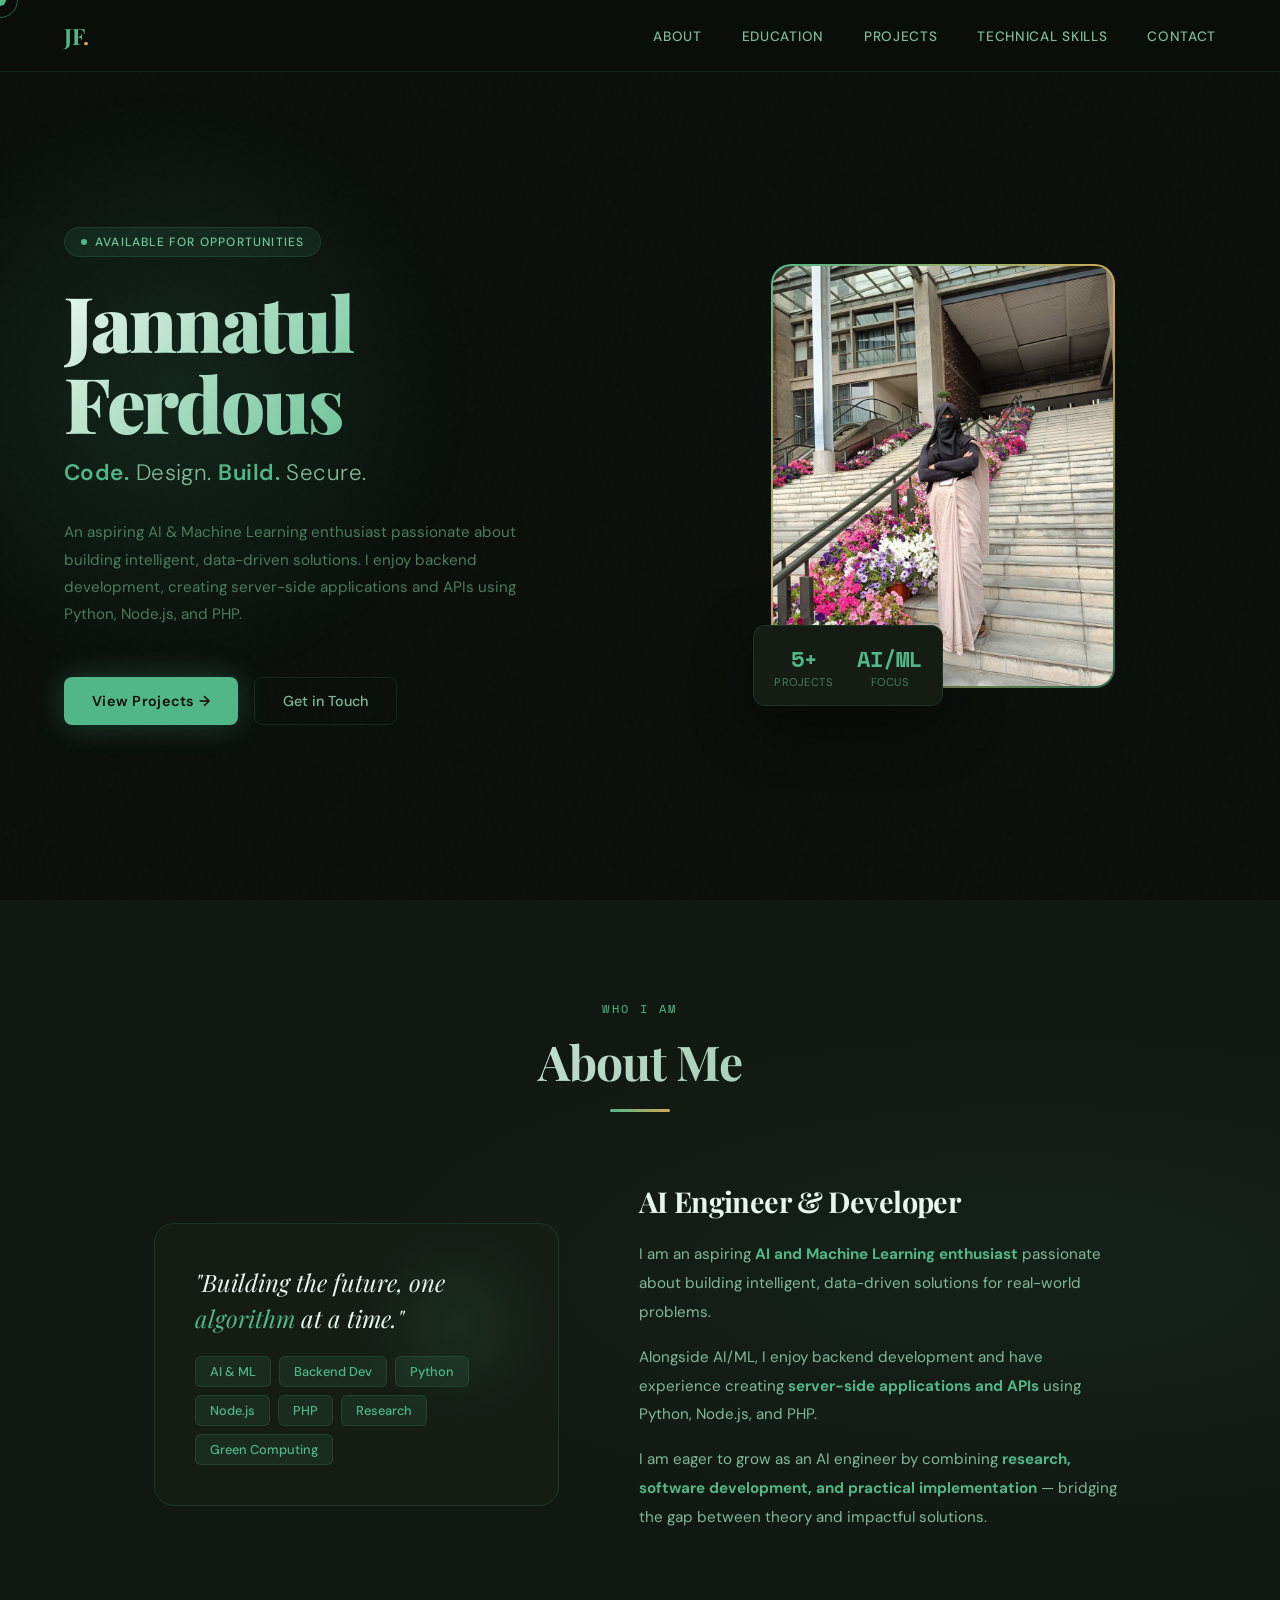
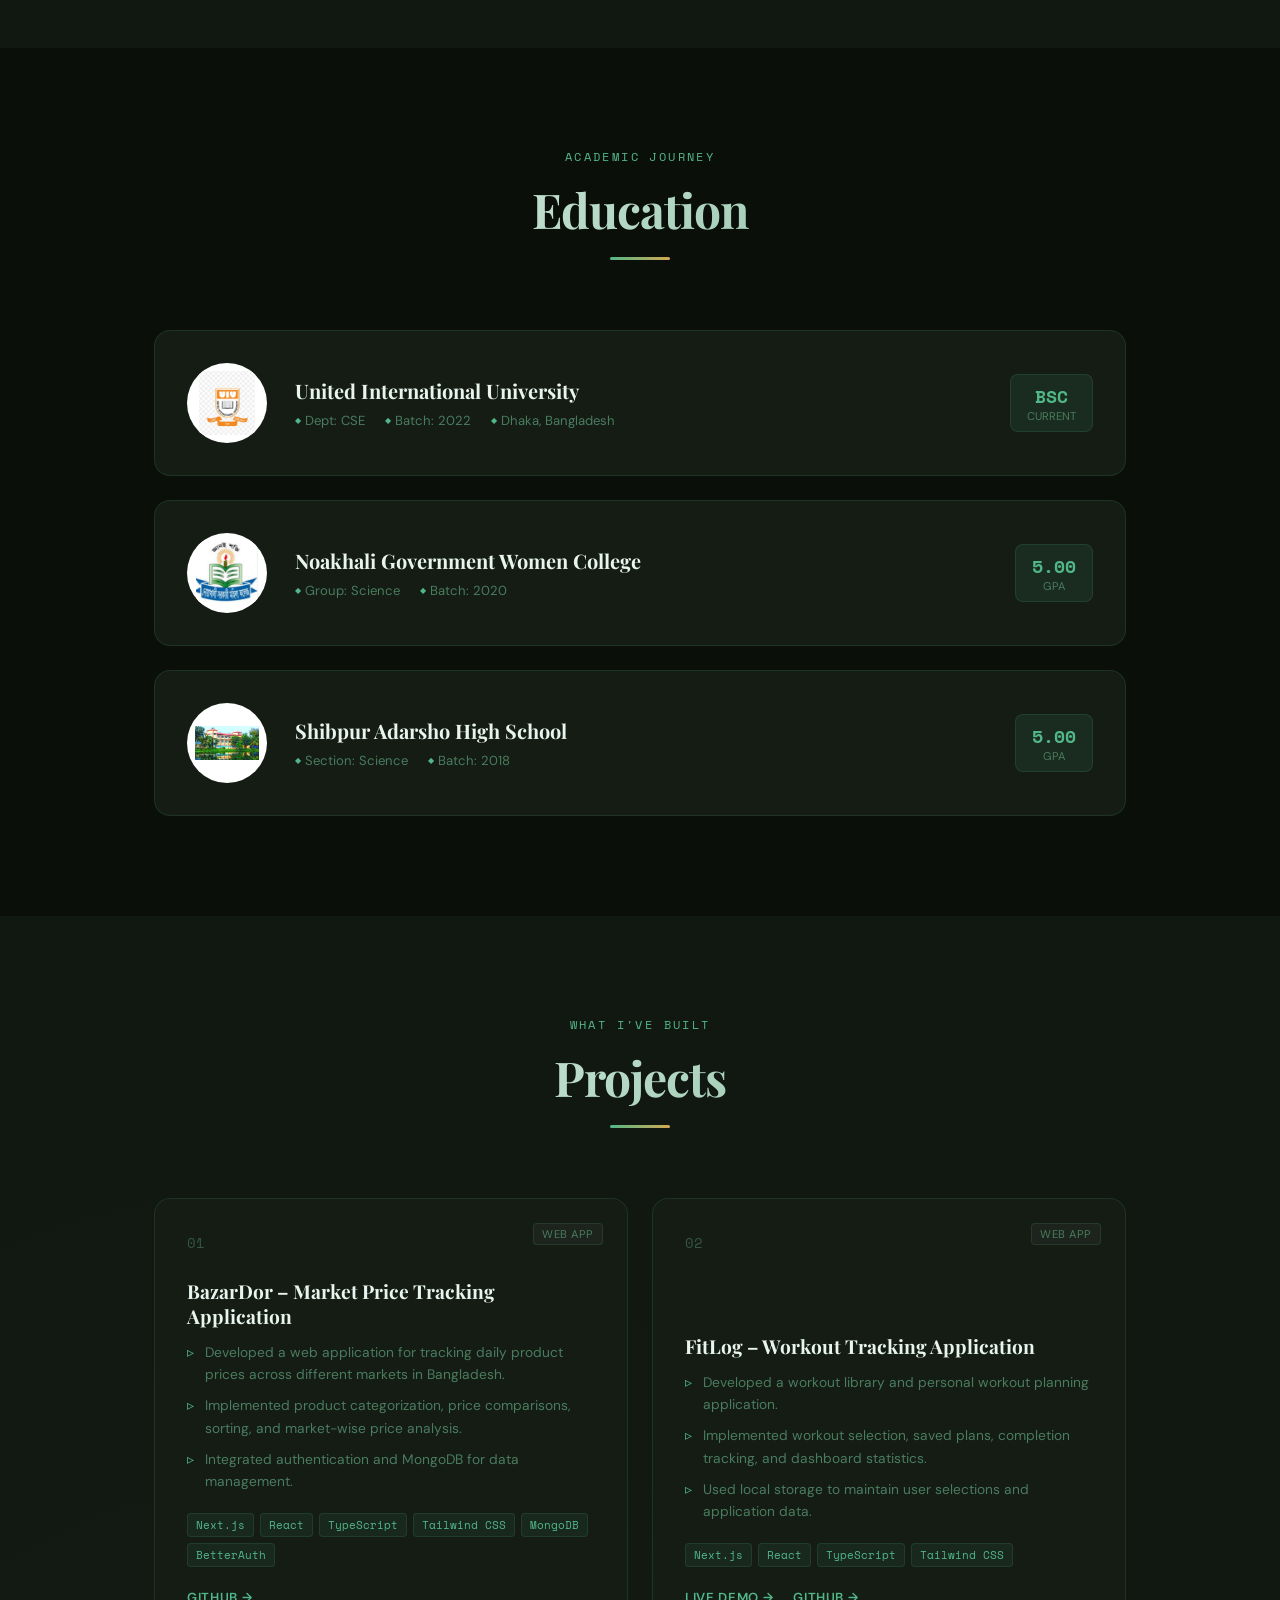
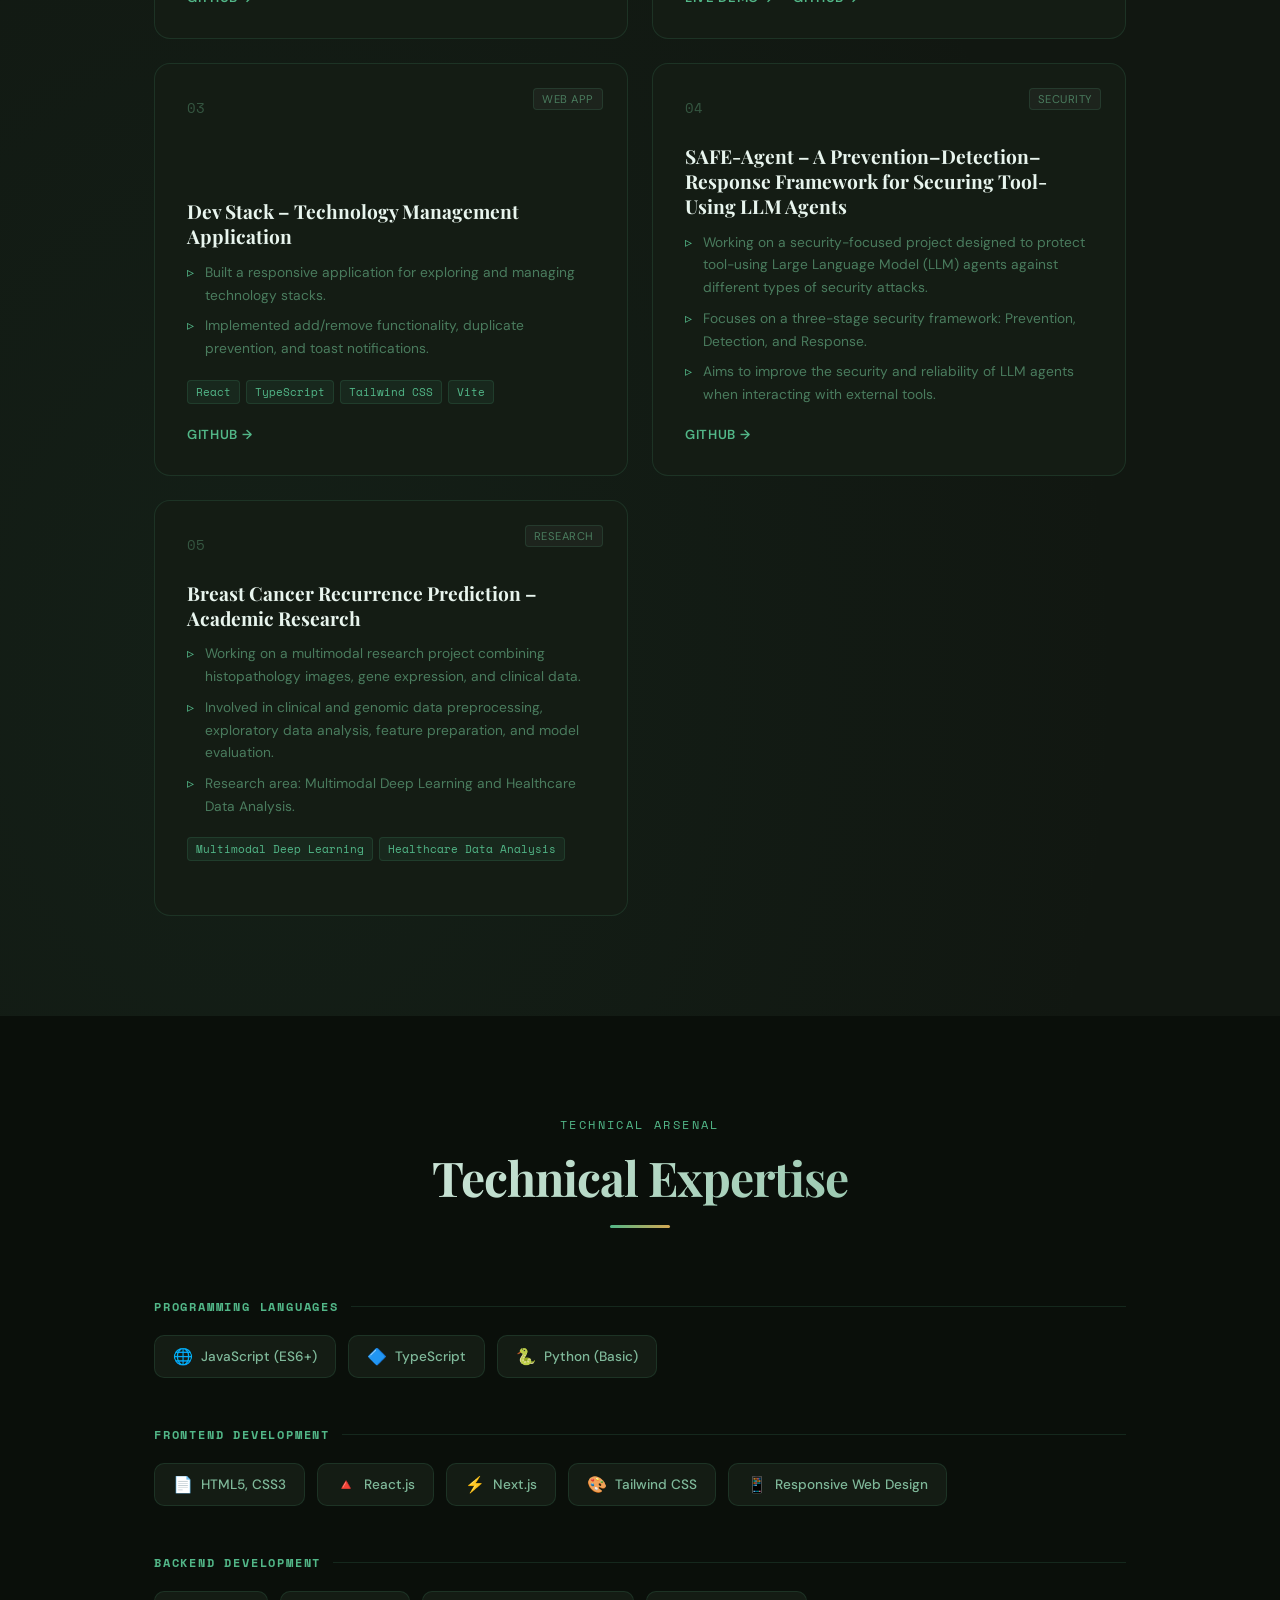
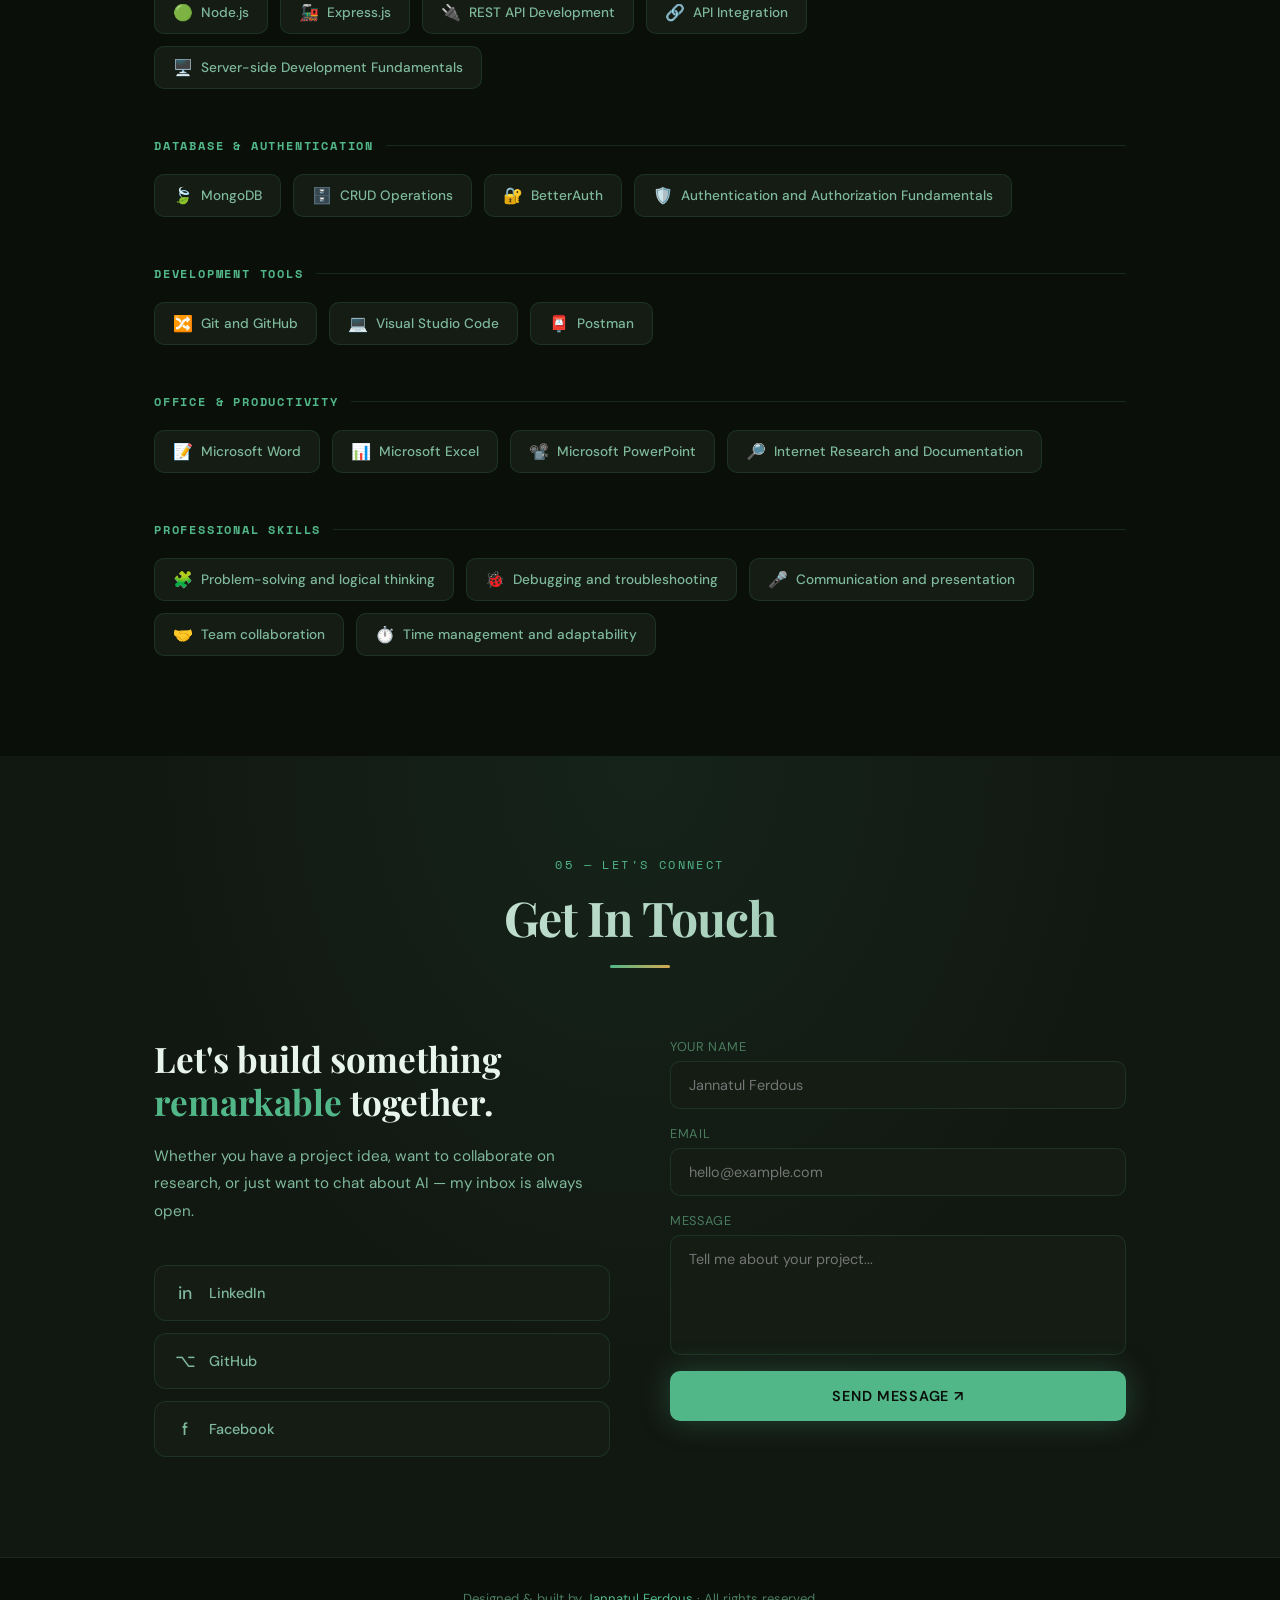
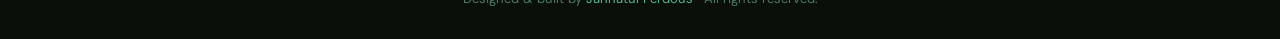
==== index.html @ cd95ab46 "first" ====
<!DOCTYPE html>
<html lang="en">
<head>
<meta charset="UTF-8">
<meta name="viewport" content="width=device-width, initial-scale=1.0">
<title>Jannatul Ferdous — Portfolio</title>
<link href="https://fonts.googleapis.com/css2?family=Playfair+Display:wght@700;900&family=DM+Sans:wght@300;400;500;600&family=Space+Mono:wght@400;700&display=swap" rel="stylesheet">
<style>
  :root {
    --bg: #0a0f0a;
    --surface: #111711;
    --card: #141c14;
    --green: #2d6a4f;
    --green-light: #40916c;
    --green-bright: #52b788;
    --green-glow: #74c69d;
    --accent: #b7e4c7;
    --gold: #d4a853;
    --text: #e8f5ee;
    --muted: #7fb99a;
    --dim: #4a7c5e;
    --border: rgba(82,183,136,0.15);
    --nav-h: 72px;
  }

  *, *::before, *::after { margin: 0; padding: 0; box-sizing: border-box; }

  html { scroll-behavior: smooth; }

  body {
    background: var(--bg);
    color: var(--text);
    font-family: 'DM Sans', sans-serif;
    overflow-x: hidden;
    cursor: none;
  }

  /* Custom cursor */
  .cursor {
    position: fixed; width: 12px; height: 12px;
    background: var(--green-bright); border-radius: 50%;
    pointer-events: none; z-index: 9999;
    transform: translate(-50%,-50%);
    transition: transform 0.1s, width 0.3s, height 0.3s, opacity 0.3s;
  }
  .cursor-ring {
    position: fixed; width: 36px; height: 36px;
    border: 1.5px solid var(--green-bright); border-radius: 50%;
    pointer-events: none; z-index: 9998;
    transform: translate(-50%,-50%);
    transition: transform 0.15s ease, width 0.3s, height 0.3s, opacity 0.3s;
    opacity: 0.5;
  }

  /* Noise overlay */
  body::before {
    content: '';
    position: fixed; inset: 0;
    background-image: url("data:image/svg+xml,%3Csvg viewBox='0 0 200 200' xmlns='http://www.w3.org/2000/svg'%3E%3Cfilter id='n'%3E%3CfeTurbulence type='fractalNoise' baseFrequency='0.9' numOctaves='4' stitchTiles='stitch'/%3E%3C/filter%3E%3Crect width='100%25' height='100%25' filter='url(%23n)' opacity='0.04'/%3E%3C/svg%3E");
    pointer-events: none; z-index: 0; opacity: 0.4;
  }

  /* NAV */
  nav {
    position: fixed; top: 0; left: 0; right: 0;
    height: var(--nav-h);
    display: flex; align-items: center; justify-content: space-between;
    padding: 0 5%;
    z-index: 100;
    backdrop-filter: blur(20px);
    background: rgba(10,15,10,0.85);
    border-bottom: 1px solid var(--border);
    transition: all 0.3s;
  }
  nav.scrolled {
    background: rgba(10,15,10,0.97);
    box-shadow: 0 4px 40px rgba(0,0,0,0.5);
  }
  .nav-logo {
    font-family: 'Playfair Display', serif;
    font-size: 1.4rem; font-weight: 700;
    color: var(--green-bright);
    letter-spacing: -0.02em;
  }
  .nav-logo span { color: var(--gold); }
  .nav-links { display: flex; gap: 2.5rem; list-style: none; }
  .nav-links a {
    color: var(--muted); text-decoration: none;
    font-size: 0.85rem; font-weight: 500; letter-spacing: 0.05em;
    text-transform: uppercase;
    position: relative; padding-bottom: 2px;
    transition: color 0.3s;
  }
  .nav-links a::after {
    content: ''; position: absolute; bottom: 0; left: 0;
    width: 0; height: 1px; background: var(--green-bright);
    transition: width 0.3s;
  }
  .nav-links a:hover { color: var(--green-bright); }
  .nav-links a:hover::after { width: 100%; }

  .hamburger { display: none; flex-direction: column; gap: 5px; cursor: pointer; }
  .hamburger span { display: block; width: 24px; height: 2px; background: var(--green-bright); transition: all 0.3s; }

  /* HERO */
  #hero {
    min-height: 100vh;
    display: grid; grid-template-columns: 1fr 1fr;
    align-items: center;
    padding: calc(var(--nav-h) + 60px) 5% 80px;
    position: relative; overflow: hidden; gap: 60px;
  }

  /* Radial glow background */
  #hero::after {
    content: ''; position: absolute;
    width: 600px; height: 600px;
    background: radial-gradient(circle, rgba(45,106,79,0.25) 0%, transparent 70%);
    top: 10%; left: -10%; pointer-events: none;
  }

  .hero-text { position: relative; z-index: 1; }
  .hero-tag {
    display: inline-flex; align-items: center; gap: 8px;
    background: rgba(82,183,136,0.1); border: 1px solid var(--border);
    border-radius: 100px; padding: 6px 16px;
    font-size: 0.75rem; font-weight: 500; color: var(--green-glow);
    letter-spacing: 0.1em; text-transform: uppercase;
    margin-bottom: 24px;
  }
  .hero-tag::before {
    content: ''; width: 6px; height: 6px;
    background: var(--green-bright); border-radius: 50%;
    animation: pulse 2s infinite;
  }
  @keyframes pulse {
    0%,100% { opacity: 1; transform: scale(1); }
    50% { opacity: 0.5; transform: scale(1.5); }
  }

  .hero-name {
    font-family: 'Playfair Display', serif;
    font-size: clamp(3rem, 6vw, 5.5rem);
    font-weight: 900; line-height: 1.05;
    letter-spacing: -0.03em;
    background: linear-gradient(135deg, var(--text) 0%, var(--green-glow) 60%, var(--gold) 100%);
    -webkit-background-clip: text; -webkit-text-fill-color: transparent;
    background-clip: text;
    margin-bottom: 16px;
  }

  .hero-tagline {
    font-size: clamp(1.1rem, 2vw, 1.4rem);
    color: var(--muted); font-weight: 300;
    letter-spacing: 0.02em; margin-bottom: 32px;
  }
  .hero-tagline strong { color: var(--green-bright); font-weight: 600; }

  .hero-desc {
    font-size: 0.95rem; line-height: 1.8; color: var(--dim);
    max-width: 480px; margin-bottom: 48px;
  }

  .hero-cta {
    display: flex; gap: 16px; flex-wrap: wrap;
  }
  .btn-primary {
    display: inline-flex; align-items: center; gap: 8px;
    background: var(--green-bright); color: var(--bg);
    padding: 14px 28px; border-radius: 8px;
    font-weight: 600; font-size: 0.9rem; text-decoration: none;
    transition: all 0.3s; letter-spacing: 0.02em;
    box-shadow: 0 0 30px rgba(82,183,136,0.3);
  }
  .btn-primary:hover {
    background: var(--green-glow);
    transform: translateY(-2px);
    box-shadow: 0 0 50px rgba(82,183,136,0.5);
  }
  .btn-outline {
    display: inline-flex; align-items: center; gap: 8px;
    border: 1px solid var(--border); color: var(--muted);
    padding: 14px 28px; border-radius: 8px;
    font-weight: 500; font-size: 0.9rem; text-decoration: none;
    transition: all 0.3s;
  }
  .btn-outline:hover { border-color: var(--green-bright); color: var(--green-bright); transform: translateY(-2px); }

  .hero-image {
    position: relative; z-index: 1;
    display: flex; justify-content: center; align-items: center;
  }
  .hero-img-wrap {
    position: relative; width: 340px; height: 420px;
  }
  .hero-img-wrap::before {
    content: ''; position: absolute;
    inset: -2px; border-radius: 20px;
    background: linear-gradient(135deg, var(--green-bright), var(--gold), var(--green));
    z-index: -1;
    animation: borderSpin 4s linear infinite;
  }
  @keyframes borderSpin {
    0%   { background: linear-gradient(0deg,   var(--green-bright), var(--gold), var(--green)); }
    25%  { background: linear-gradient(90deg,  var(--green-bright), var(--gold), var(--green)); }
    50%  { background: linear-gradient(180deg, var(--green-bright), var(--gold), var(--green)); }
    75%  { background: linear-gradient(270deg, var(--green-bright), var(--gold), var(--green)); }
    100% { background: linear-gradient(360deg, var(--green-bright), var(--gold), var(--green)); }
  }
  .hero-img-wrap img {
    width: 100%; height: 100%; object-fit: cover; border-radius: 18px;
    display: block;
  }
  .hero-img-placeholder {
    width: 100%; height: 100%; border-radius: 18px;
    background: linear-gradient(135deg, var(--green) 0%, #1a3a2a 100%);
    display: flex; flex-direction: column; align-items: center; justify-content: center;
    gap: 12px;
  }
  .hero-img-placeholder svg { width: 80px; height: 80px; opacity: 0.4; }
  .hero-img-placeholder p { color: var(--dim); font-size: 0.85rem; }

  .hero-stats {
    position: absolute; bottom: -20px; left: -20px;
    background: var(--card); border: 1px solid var(--border);
    border-radius: 12px; padding: 16px 20px;
    backdrop-filter: blur(10px);
    display: flex; gap: 24px;
    box-shadow: 0 20px 60px rgba(0,0,0,0.4);
  }
  .stat { text-align: center; }
  .stat-num { font-family: 'Space Mono', monospace; font-size: 1.4rem; color: var(--green-bright); font-weight: 700; }
  .stat-label { font-size: 0.7rem; color: var(--dim); text-transform: uppercase; letter-spacing: 0.05em; }

  /* SECTION COMMON */
  section { position: relative; }
  .section-inner { max-width: 1100px; margin: 0 auto; padding: 100px 5%; }
  .section-header { text-align: center; margin-bottom: 70px; }
  .section-eyebrow {
    font-family: 'Space Mono', monospace;
    font-size: 0.75rem; color: var(--green-bright);
    letter-spacing: 0.2em; text-transform: uppercase;
    margin-bottom: 12px;
  }
  .section-title {
    font-family: 'Playfair Display', serif;
    font-size: clamp(2rem, 4vw, 3rem); font-weight: 700;
    letter-spacing: -0.02em;
    background: linear-gradient(135deg, var(--text), var(--muted));
    -webkit-background-clip: text; -webkit-text-fill-color: transparent; background-clip: text;
  }

  /* Divider line */
  .section-line {
    width: 60px; height: 3px; margin: 16px auto 0;
    background: linear-gradient(90deg, var(--green-bright), var(--gold));
    border-radius: 2px;
  }

  /* ABOUT */
  #about { background: var(--surface); }
  #about::before {
    content: ''; position: absolute; inset: 0;
    background: radial-gradient(ellipse at 80% 50%, rgba(45,106,79,0.12) 0%, transparent 60%);
    pointer-events: none;
  }
  .about-grid { display: grid; grid-template-columns: 1fr 1.2fr; gap: 80px; align-items: center; }
  .about-visual {
    position: relative;
  }
  .about-card {
    background: var(--card); border: 1px solid var(--border);
    border-radius: 20px; padding: 40px;
    position: relative; overflow: hidden;
  }
  .about-card::before {
    content: ''; position: absolute; top: 0; right: 0;
    width: 200px; height: 200px;
    background: radial-gradient(circle, rgba(82,183,136,0.1), transparent 70%);
  }
  .about-quote {
    font-family: 'Playfair Display', serif;
    font-size: 1.5rem; line-height: 1.5;
    color: var(--text); margin-bottom: 20px;
    font-style: italic;
  }
  .about-quote span { color: var(--green-bright); }
  .about-tags { display: flex; flex-wrap: wrap; gap: 8px; }
  .tag {
    background: rgba(82,183,136,0.1); border: 1px solid var(--border);
    border-radius: 6px; padding: 6px 14px;
    font-size: 0.8rem; color: var(--green-bright); font-weight: 500;
    transition: all 0.3s;
  }
  .tag:hover { background: rgba(82,183,136,0.2); border-color: var(--green-bright); }
  .about-text h3 {
    font-family: 'Playfair Display', serif;
    font-size: 1.8rem; font-weight: 700;
    color: var(--text); margin-bottom: 20px;
    letter-spacing: -0.02em;
  }
  .about-text p {
    font-size: 0.95rem; line-height: 1.9; color: var(--muted);
    margin-bottom: 16px;
  }
  .about-text p strong { color: var(--green-bright); }

  /* EDUCATION */
  #education { background: var(--bg); }
  .edu-grid { display: grid; gap: 24px; }
  .edu-card {
    display: grid; grid-template-columns: auto 1fr auto;
    align-items: center; gap: 28px;
    background: var(--card); border: 1px solid var(--border);
    border-radius: 16px; padding: 32px;
    position: relative; overflow: hidden;
    transition: all 0.4s;
  }
  .edu-card::before {
    content: ''; position: absolute; left: 0; top: 0; bottom: 0;
    width: 3px;
    background: linear-gradient(180deg, var(--green-bright), var(--gold));
    opacity: 0; transition: opacity 0.3s;
  }
  .edu-card:hover { border-color: var(--green-bright); transform: translateX(4px); }
  .edu-card:hover::before { opacity: 1; }
 .edu-icon {
    width: 80px;
    height: 80px;
    border-radius: 50%;
    background: white;
    padding: 8px;
    overflow: hidden;
}

.edu-icon img {
    width: 100%;
    height: 100%;
    object-fit: contain;
}
  .edu-info h3 {
    font-family: 'Playfair Display', serif;
    font-size: 1.25rem; font-weight: 700; color: var(--text);
    margin-bottom: 8px;
  }
  .edu-meta { display: flex; gap: 20px; flex-wrap: wrap; }
  .edu-meta span {
    font-size: 0.82rem; color: var(--dim);
    display: flex; align-items: center; gap: 4px;
  }
  .edu-meta span::before { content: '◆'; font-size: 0.5rem; color: var(--green-bright); }
  .edu-badge {
    background: rgba(82,183,136,0.1); border: 1px solid var(--border);
    border-radius: 8px; padding: 8px 16px; text-align: center;
    flex-shrink: 0;
  }
  .edu-badge .gpa { font-family: 'Space Mono', monospace; font-size: 1.1rem; color: var(--green-bright); font-weight: 700; }
  .edu-badge .gpa-label { font-size: 0.7rem; color: var(--dim); text-transform: uppercase; }

  /* PROJECTS */
  #projects { background: var(--surface); }
  #projects::before {
    content: ''; position: absolute; inset: 0;
    background: radial-gradient(ellipse at 20% 80%, rgba(45,106,79,0.1) 0%, transparent 60%);
    pointer-events: none;
  }
  .projects-grid { display: grid; grid-template-columns: repeat(auto-fit, minmax(320px, 1fr)); gap: 24px; }
  .project-card {
    background: var(--card); border: 1px solid var(--border);
    border-radius: 16px; padding: 32px;
    position: relative; overflow: hidden;
    transition: all 0.4s; display: flex; flex-direction: column;
  }
  .project-card::after {
    content: '';
    position: absolute;
    inset: 0;
    background: linear-gradient(135deg, rgba(82,183,136,0.05), transparent);
    opacity: 0;
    transition: opacity 0.4s;

    pointer-events: none;
}
.project-link {
    position: relative;
    z-index: 100;
}
  .project-card:hover { border-color: var(--green-bright); transform: translateY(-6px); box-shadow: 0 20px 60px rgba(0,0,0,0.4); }
  .project-card:hover::after { opacity: 1; }
  .project-num {
    font-family: 'Space Mono', monospace;
    font-size: 0.75rem; color: var(--green-bright);
    margin-bottom: 20px; opacity: 0.6;
  }
  .project-card h3 {
    font-family: 'Playfair Display', serif;
    font-size: 1.2rem; font-weight: 700; color: var(--text);
    margin-bottom: 12px; line-height: 1.3;
  }
  .project-card p {
    font-size: 0.88rem; color: var(--dim); line-height: 1.7;
    flex: 1; margin-bottom: 24px;
  }
  .project-link {
    display: inline-flex; align-items: center; gap: 6px;
    color: var(--green-bright); font-size: 0.82rem;
    text-decoration: none; font-weight: 600;
    letter-spacing: 0.05em; text-transform: uppercase;
    transition: gap 0.3s;
  }
  .project-link:hover { gap: 10px; }
  .project-type {
    position: absolute; top: 24px; right: 24px;
    font-size: 0.7rem; color: var(--dim);
    background: rgba(255,255,255,0.04); border: 1px solid var(--border);
    border-radius: 4px; padding: 3px 8px;
    text-transform: uppercase; letter-spacing: 0.05em;
  }


  .project-points { list-style: none; flex: 1; margin-bottom: 20px; display: grid; gap: 8px; }
  .project-points li {
    font-size: 0.86rem; color: var(--dim); line-height: 1.65;
    padding-left: 18px; position: relative;
  }
  .project-points li::before {
    content: '▹'; position: absolute; left: 0; color: var(--green-bright);
  }
  .tech-tags { display: flex; flex-wrap: wrap; gap: 6px; margin-bottom: 22px; }
  .tech-tags span {
    font-family: 'Space Mono', monospace; font-size: 0.68rem;
    color: var(--green-bright); background: rgba(82,183,136,0.08);
    border: 1px solid var(--border); border-radius: 4px; padding: 3px 8px;
  }
  .project-links { display: flex; flex-wrap: wrap; gap: 20px; }

  /* SKILLS */
  #skills { background: var(--bg); }
  .skills-wrap { display: grid; gap: 48px; }
  .skill-category h3 {
    font-family: 'Space Mono', monospace;
    font-size: 0.75rem; color: var(--green-bright);
    letter-spacing: 0.15em; text-transform: uppercase;
    margin-bottom: 20px;
    display: flex; align-items: center; gap: 12px;
  }
  .skill-category h3::after {
    content: ''; flex: 1; height: 1px;
    background: var(--border);
  }
  .skills-row { display: flex; flex-wrap: wrap; gap: 12px; }
  .skill-pill {
    display: flex; align-items: center; gap: 8px;
    background: var(--card); border: 1px solid var(--border);
    border-radius: 10px; padding: 10px 18px;
    font-size: 0.85rem; color: var(--muted); font-weight: 500;
    transition: all 0.3s; cursor: default;
  }
  .skill-pill:hover { border-color: var(--green-bright); color: var(--green-bright); transform: translateY(-2px); }
  .skill-pill .skill-icon { font-size: 1rem; }

  /* CONTACT */
  #contact { background: var(--surface); }
  #contact::before {
    content: ''; position: absolute; inset: 0;
    background: radial-gradient(ellipse at 50% 0%, rgba(45,106,79,0.15), transparent 60%);
    pointer-events: none;
  }
  .contact-grid { display: grid; grid-template-columns: 1fr 1fr; gap: 60px; align-items: start; }
  .contact-info h3 {
    font-family: 'Playfair Display', serif;
    font-size: 2.2rem; font-weight: 700;
    line-height: 1.2; color: var(--text); margin-bottom: 20px;
  }
  .contact-info p { font-size: 0.95rem; color: var(--muted); line-height: 1.8; margin-bottom: 40px; }
  .social-links { display: flex; flex-direction: column; gap: 12px; }
  .social-link {
    display: flex; align-items: center; gap: 14px;
    background: var(--card); border: 1px solid var(--border);
    border-radius: 12px; padding: 16px 20px;
    text-decoration: none; color: var(--muted);
    transition: all 0.3s; font-size: 0.9rem; font-weight: 500;
  }
  .social-link:hover { border-color: var(--green-bright); color: var(--green-bright); transform: translateX(4px); }
  .social-link .icon { font-size: 1.1rem; width: 20px; text-align: center; }

  /* FORM */
  .contact-form { display: flex; flex-direction: column; gap: 16px; }
  .form-group { display: flex; flex-direction: column; gap: 6px; }
  .form-group label { font-size: 0.8rem; color: var(--dim); letter-spacing: 0.05em; text-transform: uppercase; }
  .form-group input, .form-group textarea {
    background: var(--card); border: 1px solid var(--border);
    border-radius: 10px; padding: 14px 18px;
    color: var(--text); font-family: 'DM Sans', sans-serif;
    font-size: 0.9rem; outline: none; resize: none;
    transition: border-color 0.3s;
  }
  .form-group input:focus, .form-group textarea:focus { border-color: var(--green-bright); }
  .form-group textarea { min-height: 120px; }
  .form-submit {
    background: var(--green-bright); color: var(--bg);
    border: none; border-radius: 10px; padding: 16px;
    font-family: 'DM Sans', sans-serif; font-size: 0.9rem;
    font-weight: 600; cursor: pointer; letter-spacing: 0.05em;
    text-transform: uppercase; transition: all 0.3s;
    box-shadow: 0 0 30px rgba(82,183,136,0.3);
  }
  .form-submit:hover { background: var(--green-glow); transform: translateY(-2px); box-shadow: 0 0 50px rgba(82,183,136,0.5); }

  /* FOOTER */
  footer {
    background: var(--bg); border-top: 1px solid var(--border);
    padding: 32px 5%; text-align: center;
    font-size: 0.82rem; color: var(--dim);
  }
  footer span { color: var(--green-bright); }

  /* SCROLL REVEAL */
  .reveal { opacity: 0; transform: translateY(30px); transition: all 0.7s cubic-bezier(0.16,1,0.3,1); }
  .reveal.visible { opacity: 1; transform: translateY(0); }

  /* MOBILE */
  @media (max-width: 768px) {
    .hamburger { display: flex; }
    .nav-links {
      position: fixed; top: var(--nav-h); left: 0; right: 0;
      background: rgba(10,15,10,0.98); flex-direction: column;
      padding: 24px; gap: 16px;
      transform: translateY(-120%); transition: transform 0.4s;
      border-bottom: 1px solid var(--border);
    }
    .nav-links.open { transform: translateY(0); }
    #hero { grid-template-columns: 1fr; padding-top: calc(var(--nav-h) + 40px); gap: 40px; }
    .hero-image { order: -1; }
    .hero-img-wrap { width: 260px; height: 320px; }
    .hero-stats { bottom: -10px; left: 0; right: 0; justify-content: center; }
    .about-grid { grid-template-columns: 1fr; gap: 40px; }
    .contact-grid { grid-template-columns: 1fr; }
    .edu-card { grid-template-columns: auto 1fr; }
    .edu-badge { display: none; }
    body { cursor: default; }
    .cursor, .cursor-ring { display: none; }
  }
</style>
</head>
<body>

<div class="cursor" id="cursor"></div>
<div class="cursor-ring" id="cursorRing"></div>

<!-- NAV -->
<nav id="navbar">
  <div class="nav-logo">JF<span>.</span></div>
  <ul class="nav-links" id="navLinks">
    <li><a href="#about">About</a></li>
    <li><a href="#education">Education</a></li>
    <li><a href="#projects">Projects</a></li>
    <li><a href="#skills">Technical Skills</a></li>
    <li><a href="#contact">Contact</a></li>
  </ul>
  <div class="hamburger" id="hamburger">
    <span></span><span></span><span></span>
  </div>
</nav>

<!-- HERO -->
<section id="hero">
  <div class="hero-text reveal">
    <div class="hero-tag">Available for opportunities</div>
    <h1 class="hero-name">Jannatul<br>Ferdous</h1>
    <p class="hero-tagline"><strong>Code.</strong> Design. <strong>Build.</strong> Secure.</p>
    <p class="hero-desc">
      An aspiring AI & Machine Learning enthusiast passionate about building intelligent, data-driven solutions. I enjoy backend development, creating server-side applications and APIs using Python, Node.js, and PHP.
    </p>
    <div class="hero-cta">
      <a href="#projects" class="btn-primary">View Projects →</a>
      <a href="#contact" class="btn-outline">Get in Touch</a>
    </div>
  </div>
  <div class="hero-image reveal" style="animation-delay:0.2s">
  <div class="hero-img-wrap">
    <img src="image/hritu.jpg" alt="Jannatul Ferdous">

    <div class="hero-stats">
        <div class="stat">
            <div class="stat-num">5+</div>
            <div class="stat-label">Projects</div>
        </div>

        <div class="stat">
            <div class="stat-num">AI/ML</div>
            <div class="stat-label">Focus</div>
        </div>
    </div>
</div>
</section>

<!-- ABOUT -->
<section id="about">
  <div class="section-inner">
    <div class="section-header reveal">
      <p class="section-eyebrow"> Who I Am</p>
      <h2 class="section-title">About Me</h2>
      <div class="section-line"></div>
    </div>
    <div class="about-grid">
      <div class="about-visual reveal">
        <div class="about-card">
          <p class="about-quote">"Building the future, one <span>algorithm</span> at a time."</p>
          <div class="about-tags">
            <span class="tag">AI & ML</span>
            <span class="tag">Backend Dev</span>
            <span class="tag">Python</span>
            <span class="tag">Node.js</span>
            <span class="tag">PHP</span>
            <span class="tag">Research</span>
            <span class="tag">Green Computing</span>
          </div>
        </div>
      </div>
      <div class="about-text reveal" style="animation-delay:0.15s">
        <h3>AI Engineer & Developer</h3>
        <p>I am an aspiring <strong>AI and Machine Learning enthusiast</strong> passionate about building intelligent, data-driven solutions for real-world problems.</p>
        <p>Alongside AI/ML, I enjoy backend development and have experience creating <strong>server-side applications and APIs</strong> using Python, Node.js, and PHP.</p>
        <p>I am eager to grow as an AI engineer by combining <strong>research, software development, and practical implementation</strong> — bridging the gap between theory and impactful solutions.</p>
      </div>
    </div>
  </div>
</section>

<!-- EDUCATION -->
<section id="education">
  <div class="section-inner">
    <div class="section-header reveal">
      <p class="section-eyebrow"> Academic Journey</p>
      <h2 class="section-title">Education</h2>
      <div class="section-line"></div>
    </div>
    <div class="edu-grid">
      <div class="edu-card reveal">
      <div class="edu-icon">
    <img src="image/Varsity.jpeg" alt="UIU Logo">
      </div>
        <div class="edu-info">
          <h3>United International University</h3>
          <div class="edu-meta">
            <span>Dept: CSE</span>
            <span>Batch: 2022</span>
            <span>Dhaka, Bangladesh</span>
          </div>
        </div>
        <div class="edu-badge">
          <div class="gpa">BSC</div>
          <div class="gpa-label">Current</div>
        </div>
      </div>
      <div class="edu-card reveal" style="animation-delay:0.15s">
       <div class="edu-icon">
    <img src="image/College.jpeg" alt="NGWC Logo">
</div>
        <div class="edu-info">
          <h3>Noakhali Government Women College</h3>
          <div class="edu-meta">
            <span>Group: Science</span>
            <span>Batch: 2020</span>
          </div>
        </div>
        <div class="edu-badge">
          <div class="gpa">5.00</div>
          <div class="gpa-label">GPA</div>
        </div>
      </div>
      <div class="edu-card reveal" style="animation-delay:0.25s">
       <div class="edu-icon">
    <img src="image/School.jpeg" alt="School Logo">
</div>
        <div class="edu-info">
          <h3>Shibpur Adarsho High School</h3>
          <div class="edu-meta">
            <span>Section: Science</span>
            <span>Batch: 2018</span>
          </div>
        </div>
        <div class="edu-badge">
          <div class="gpa">5.00</div>
          <div class="gpa-label">GPA</div>
        </div>
      </div>
    </div>
  </div>
</section>

<!-- PROJECTS -->
<section id="projects">
  <div class="section-inner">
    <div class="section-header reveal">
      <p class="section-eyebrow">What I've Built</p>
      <h2 class="section-title">Projects</h2>
      <div class="section-line"></div>
    </div>
    <div class="projects-grid">
      <div class="project-card reveal">
        <span class="project-type">Web App</span>
        <p class="project-num">01</p>
        <h3>BazarDor – Market Price Tracking Application</h3>
        <ul class="project-points">
          <li>Developed a web application for tracking daily product prices across different markets in Bangladesh.</li>
          <li>Implemented product categorization, price comparisons, sorting, and market-wise price analysis.</li>
          <li>Integrated authentication and MongoDB for data management.</li>
        </ul>
        <div class="tech-tags"><span>Next.js</span><span>React</span><span>TypeScript</span><span>Tailwind CSS</span><span>MongoDB</span><span>BetterAuth</span></div>
        <div class="project-links">
          <a href="https://github.com/jferdous222318/Bazar-Dor" target="_blank" rel="noopener noreferrer" class="project-link">GitHub →</a>
        </div>
      </div>
      <div class="project-card reveal" style="animation-delay:0.1s">
        <span class="project-type">Web App</span>
        <p class="project-num">02</p>
        <h3>FitLog – Workout Tracking Application</h3>
        <ul class="project-points">
          <li>Developed a workout library and personal workout planning application.</li>
          <li>Implemented workout selection, saved plans, completion tracking, and dashboard statistics.</li>
          <li>Used local storage to maintain user selections and application data.</li>
        </ul>
        <div class="tech-tags"><span>Next.js</span><span>React</span><span>TypeScript</span><span>Tailwind CSS</span></div>
        <div class="project-links">
          <a href="https://fit-log-plum-eight.vercel.app/" target="_blank" rel="noopener noreferrer" class="project-link">Live Demo →</a>
          <a href="https://github.com/jferdous222318/Assignment06" target="_blank" rel="noopener noreferrer" class="project-link">GitHub →</a>
        </div>
      </div>
      <div class="project-card reveal" style="animation-delay:0.2s">
        <span class="project-type">Web App</span>
        <p class="project-num">03</p>
        <h3>Dev Stack – Technology Management Application</h3>
        <ul class="project-points">
          <li>Built a responsive application for exploring and managing technology stacks.</li>
          <li>Implemented add/remove functionality, duplicate prevention, and toast notifications.</li>
        </ul>
        <div class="tech-tags"><span>React</span><span>TypeScript</span><span>Tailwind CSS</span><span>Vite</span></div>
        <div class="project-links">
          <a href="https://github.com/jferdous222318/Assignment05" target="_blank" rel="noopener noreferrer" class="project-link">GitHub →</a>
        </div>
      </div>
      <div class="project-card reveal">
        <span class="project-type">Security</span>
        <p class="project-num">04</p>
        <h3>SAFE-Agent – A Prevention–Detection–Response Framework for Securing Tool-Using LLM Agents</h3>
        <ul class="project-points">
          <li>Working on a security-focused project designed to protect tool-using Large Language Model (LLM) agents against different types of security attacks.</li>
          <li>Focuses on a three-stage security framework: Prevention, Detection, and Response.</li>
          <li>Aims to improve the security and reliability of LLM agents when interacting with external tools.</li>
        </ul>
        <div class="project-links">
          <a href="https://github.com/jferdous222318/Agentic" target="_blank" rel="noopener noreferrer" class="project-link">GitHub →</a>
        </div>
      </div>
      <div class="project-card reveal" style="animation-delay:0.1s">
        <span class="project-type">Research</span>
        <p class="project-num">05</p>
        <h3>Breast Cancer Recurrence Prediction – Academic Research</h3>
        <ul class="project-points">
          <li>Working on a multimodal research project combining histopathology images, gene expression, and clinical data.</li>
          <li>Involved in clinical and genomic data preprocessing, exploratory data analysis, feature preparation, and model evaluation.</li>
          <li>Research area: Multimodal Deep Learning and Healthcare Data Analysis.</li>
        </ul>
        <div class="tech-tags"><span>Multimodal Deep Learning</span><span>Healthcare Data Analysis</span></div>
      </div>
    </div>
  </div>
</section>

<!-- SKILLS -->
<section id="skills">
  <div class="section-inner">
    <div class="section-header reveal">
      <p class="section-eyebrow">Technical Arsenal</p>
      <h2 class="section-title">Technical Expertise</h2>
      <div class="section-line"></div>
    </div>
    <div class="skills-wrap">
      <div class="skill-category reveal">
        <h3>Programming Languages</h3>
        <div class="skills-row">
          <div class="skill-pill"><span class="skill-icon">🌐</span> JavaScript (ES6+)</div>
          <div class="skill-pill"><span class="skill-icon">🔷</span> TypeScript</div>
          <div class="skill-pill"><span class="skill-icon">🐍</span> Python (Basic)</div>
        </div>
      </div>
      <div class="skill-category reveal" style="animation-delay:0.1s">
        <h3>Frontend Development</h3>
        <div class="skills-row">
          <div class="skill-pill"><span class="skill-icon">📄</span> HTML5, CSS3</div>
          <div class="skill-pill"><span class="skill-icon">🔺</span> React.js</div>
          <div class="skill-pill"><span class="skill-icon">⚡</span> Next.js</div>
          <div class="skill-pill"><span class="skill-icon">🎨</span> Tailwind CSS</div>
          <div class="skill-pill"><span class="skill-icon">📱</span> Responsive Web Design</div>
        </div>
      </div>
      <div class="skill-category reveal" style="animation-delay:0.2s">
        <h3>Backend Development</h3>
        <div class="skills-row">
          <div class="skill-pill"><span class="skill-icon">🟢</span> Node.js</div>
          <div class="skill-pill"><span class="skill-icon">🚂</span> Express.js</div>
          <div class="skill-pill"><span class="skill-icon">🔌</span> REST API Development</div>
          <div class="skill-pill"><span class="skill-icon">🔗</span> API Integration</div>
          <div class="skill-pill"><span class="skill-icon">🖥️</span> Server-side Development Fundamentals</div>
        </div>
      </div>
      <div class="skill-category reveal">
        <h3>Database &amp; Authentication</h3>
        <div class="skills-row">
          <div class="skill-pill"><span class="skill-icon">🍃</span> MongoDB</div>
          <div class="skill-pill"><span class="skill-icon">🗄️</span> CRUD Operations</div>
          <div class="skill-pill"><span class="skill-icon">🔐</span> BetterAuth</div>
          <div class="skill-pill"><span class="skill-icon">🛡️</span> Authentication and Authorization Fundamentals</div>
        </div>
      </div>
      <div class="skill-category reveal" style="animation-delay:0.1s">
        <h3>Development Tools</h3>
        <div class="skills-row">
          <div class="skill-pill"><span class="skill-icon">🔀</span> Git and GitHub</div>
          <div class="skill-pill"><span class="skill-icon">💻</span> Visual Studio Code</div>
          <div class="skill-pill"><span class="skill-icon">📮</span> Postman</div>
        </div>
      </div>
      <div class="skill-category reveal" style="animation-delay:0.2s">
        <h3>Office &amp; Productivity</h3>
        <div class="skills-row">
          <div class="skill-pill"><span class="skill-icon">📝</span> Microsoft Word</div>
          <div class="skill-pill"><span class="skill-icon">📊</span> Microsoft Excel</div>
          <div class="skill-pill"><span class="skill-icon">📽️</span> Microsoft PowerPoint</div>
          <div class="skill-pill"><span class="skill-icon">🔎</span> Internet Research and Documentation</div>
        </div>
      </div>
      <div class="skill-category reveal">
        <h3>Professional Skills</h3>
        <div class="skills-row">
          <div class="skill-pill"><span class="skill-icon">🧩</span> Problem-solving and logical thinking</div>
          <div class="skill-pill"><span class="skill-icon">🐞</span> Debugging and troubleshooting</div>
          <div class="skill-pill"><span class="skill-icon">🎤</span> Communication and presentation</div>
          <div class="skill-pill"><span class="skill-icon">🤝</span> Team collaboration</div>
          <div class="skill-pill"><span class="skill-icon">⏱️</span> Time management and adaptability</div>
        </div>
      </div>
    </div>
  </div>
</section>

<!-- CONTACT -->
<section id="contact">
  <div class="section-inner">
    <div class="section-header reveal">
      <p class="section-eyebrow">05 — Let's Connect</p>
      <h2 class="section-title">Get In Touch</h2>
      <div class="section-line"></div>
    </div>
    <div class="contact-grid">
      <div class="contact-info reveal">
        <h3>Let's build something<br><span style="color:var(--green-bright)">remarkable</span> together.</h3>
        <p>Whether you have a project idea, want to collaborate on research, or just want to chat about AI — my inbox is always open.</p>
        <div class="social-links">
          <a href="https://www.linkedin.com/in/jannatul-ferdous-740699409/" target="_blank" class="social-link">
            <span class="icon">in</span> LinkedIn
          </a>
          <a href="https://github.com/jferdous222318" target="_blank" class="social-link">
            <span class="icon">⌥</span> GitHub
          </a>
          <a href="https://www.facebook.com/jannatul.ferdoushritu.9" target="_blank" class="social-link">
            <span class="icon">f</span> Facebook
          </a>
        </div>
      </div>
      <div class="reveal" style="animation-delay:0.15s">
        <form class="contact-form" onsubmit="handleSubmit(event)">
          <div class="form-group">
            <label>Your Name</label>
            <input type="text" placeholder="Jannatul Ferdous" required>
          </div>
          <div class="form-group">
            <label>Email</label>
            <input type="email" placeholder="hello@example.com" required>
          </div>
          <div class="form-group">
            <label>Message</label>
            <textarea placeholder="Tell me about your project..." required></textarea>
          </div>
          <button type="submit" class="form-submit">Send Message ↗</button>
        </form>
      </div>
    </div>
  </div>
</section>

<footer>
  <p>Designed & built by <span>Jannatul Ferdous</span> · All rights reserved.</p>
</footer>

<script>
  // Custom cursor
  const cursor = document.getElementById('cursor');
  const cursorRing = document.getElementById('cursorRing');
  document.addEventListener('mousemove', e => {
    cursor.style.left = e.clientX + 'px';
    cursor.style.top = e.clientY + 'px';
    setTimeout(() => {
      cursorRing.style.left = e.clientX + 'px';
      cursorRing.style.top = e.clientY + 'px';
    }, 80);
  });
  document.querySelectorAll('a,button,.skill-pill').forEach(el => {
    el.addEventListener('mouseenter', () => {
      cursor.style.transform = 'translate(-50%,-50%) scale(2)';
      cursorRing.style.opacity = '0';
    });
    el.addEventListener('mouseleave', () => {
      cursor.style.transform = 'translate(-50%,-50%) scale(1)';
      cursorRing.style.opacity = '0.5';
    });
  });

  // Navbar scroll
  window.addEventListener('scroll', () => {
    document.getElementById('navbar').classList.toggle('scrolled', window.scrollY > 40);
  });

  // Hamburger menu
  const hamburger = document.getElementById('hamburger');
  const navLinks = document.getElementById('navLinks');
  hamburger.addEventListener('click', () => navLinks.classList.toggle('open'));
  navLinks.querySelectorAll('a').forEach(a => a.addEventListener('click', () => navLinks.classList.remove('open')));

  // Scroll reveal
  const revealEls = document.querySelectorAll('.reveal');
  const observer = new IntersectionObserver(entries => {
    entries.forEach(e => { if (e.isIntersecting) { e.target.classList.add('visible'); observer.unobserve(e.target); } });
  }, { threshold: 0.12 });
  revealEls.forEach(el => observer.observe(el));

  // Form submit
  function handleSubmit(e) {
    e.preventDefault();
    const btn = e.target.querySelector('.form-submit');
    btn.textContent = 'Message Sent! ✓';
    btn.style.background = 'var(--green)';
    setTimeout(() => { btn.textContent = 'Send Message ↗'; btn.style.background = ''; e.target.reset(); }, 3000);
  }
</script>
</body>
</html>
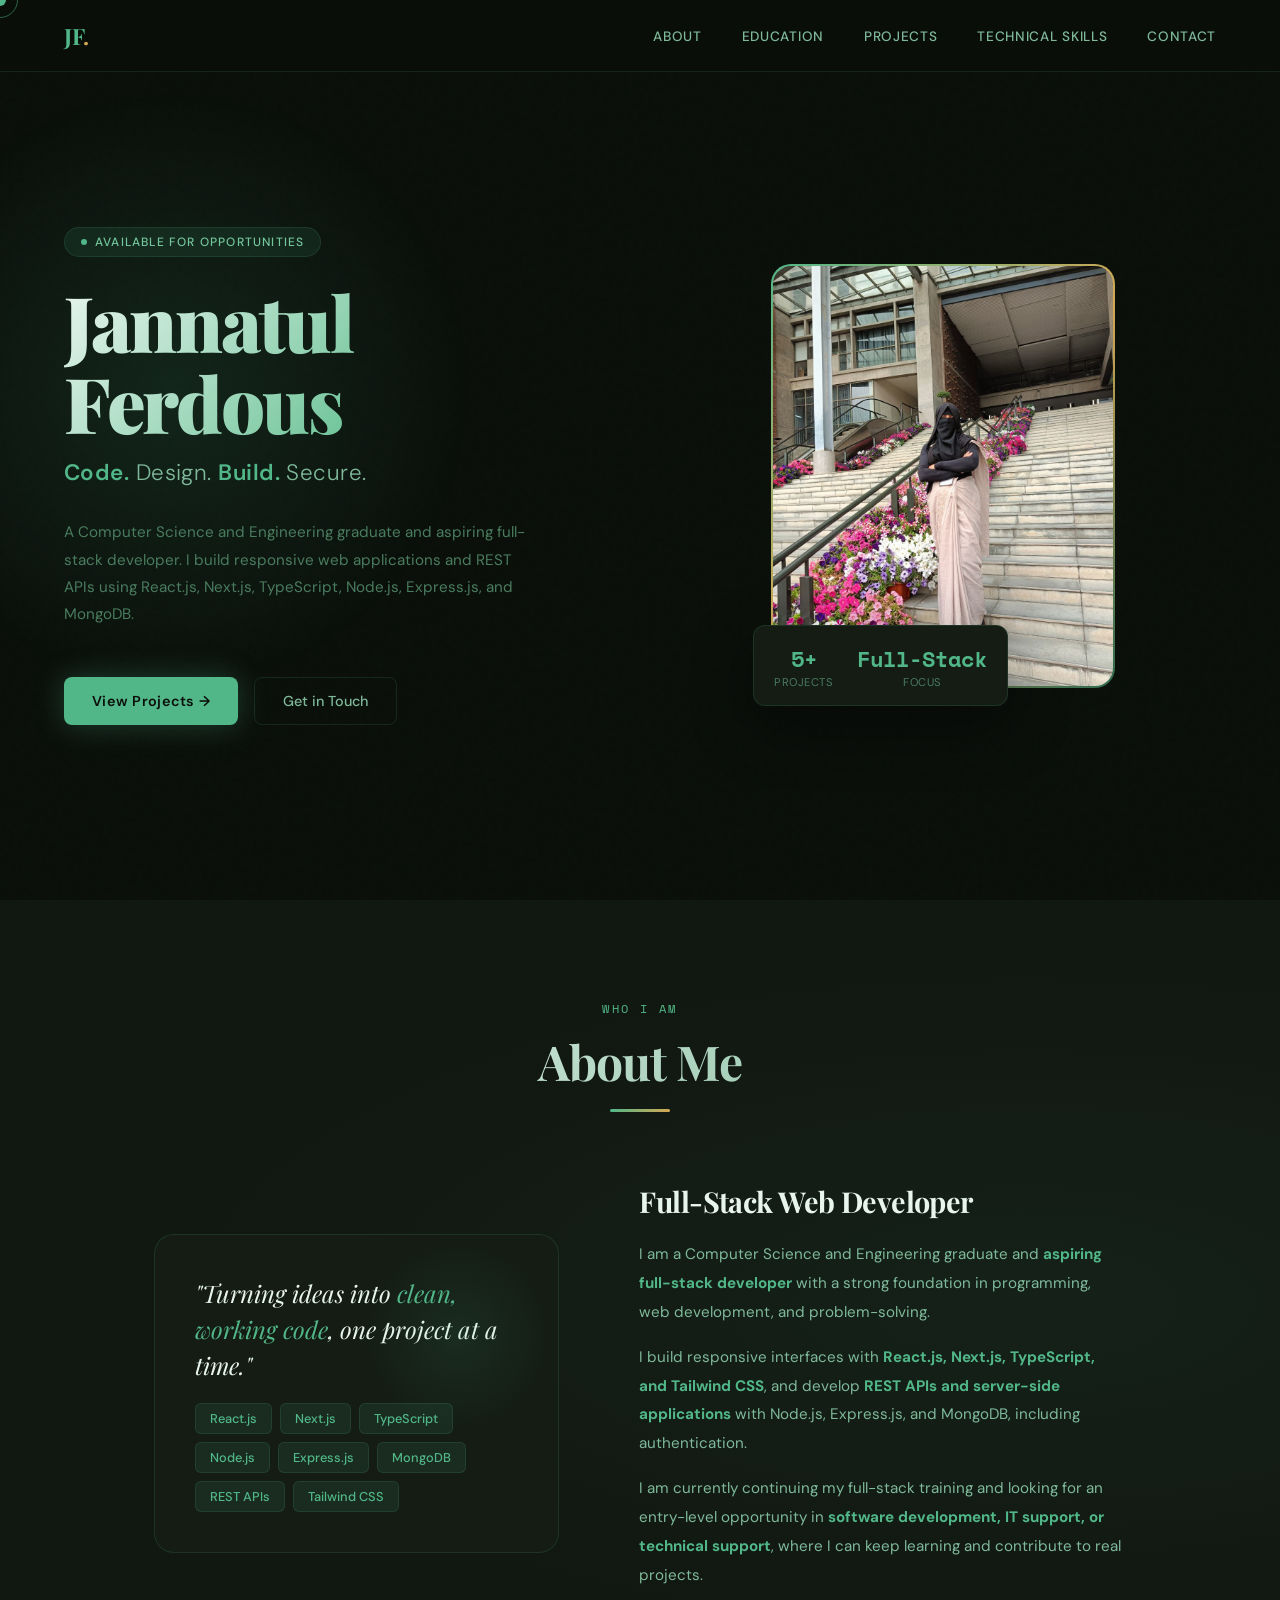
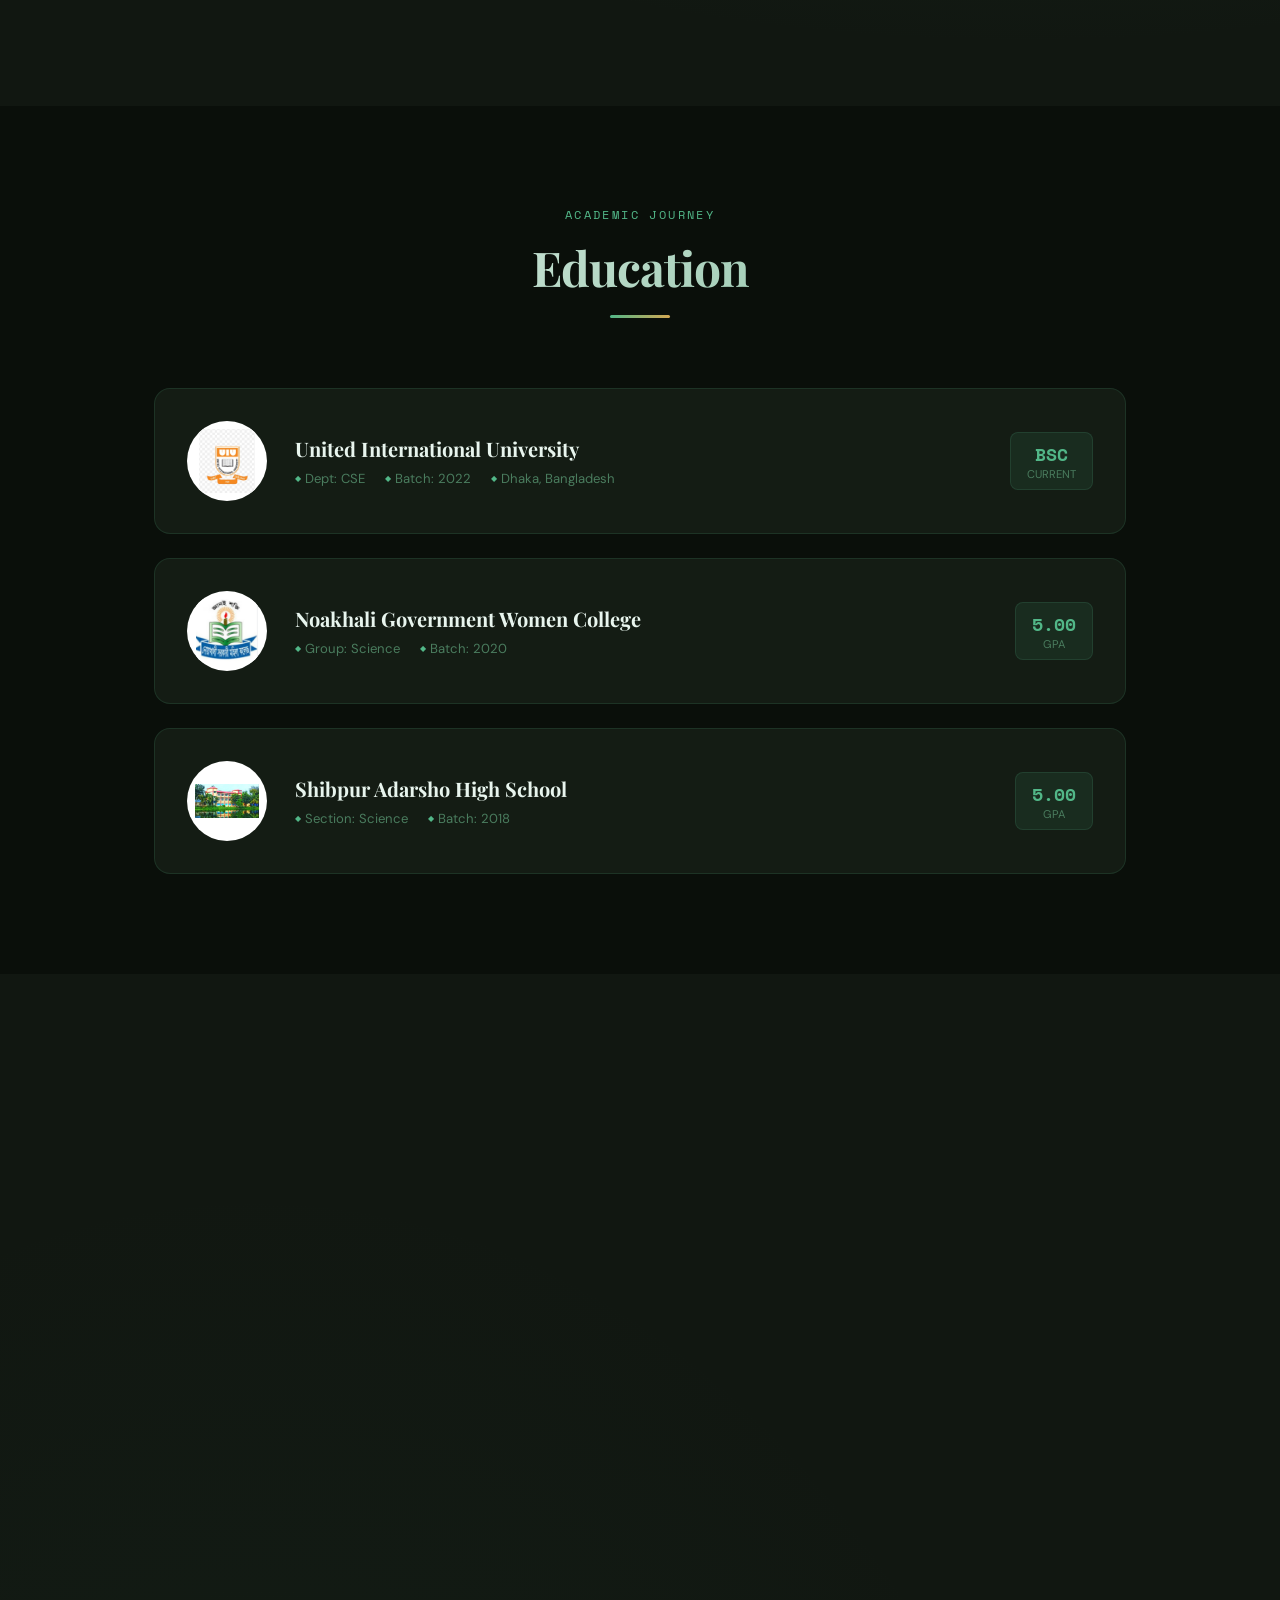
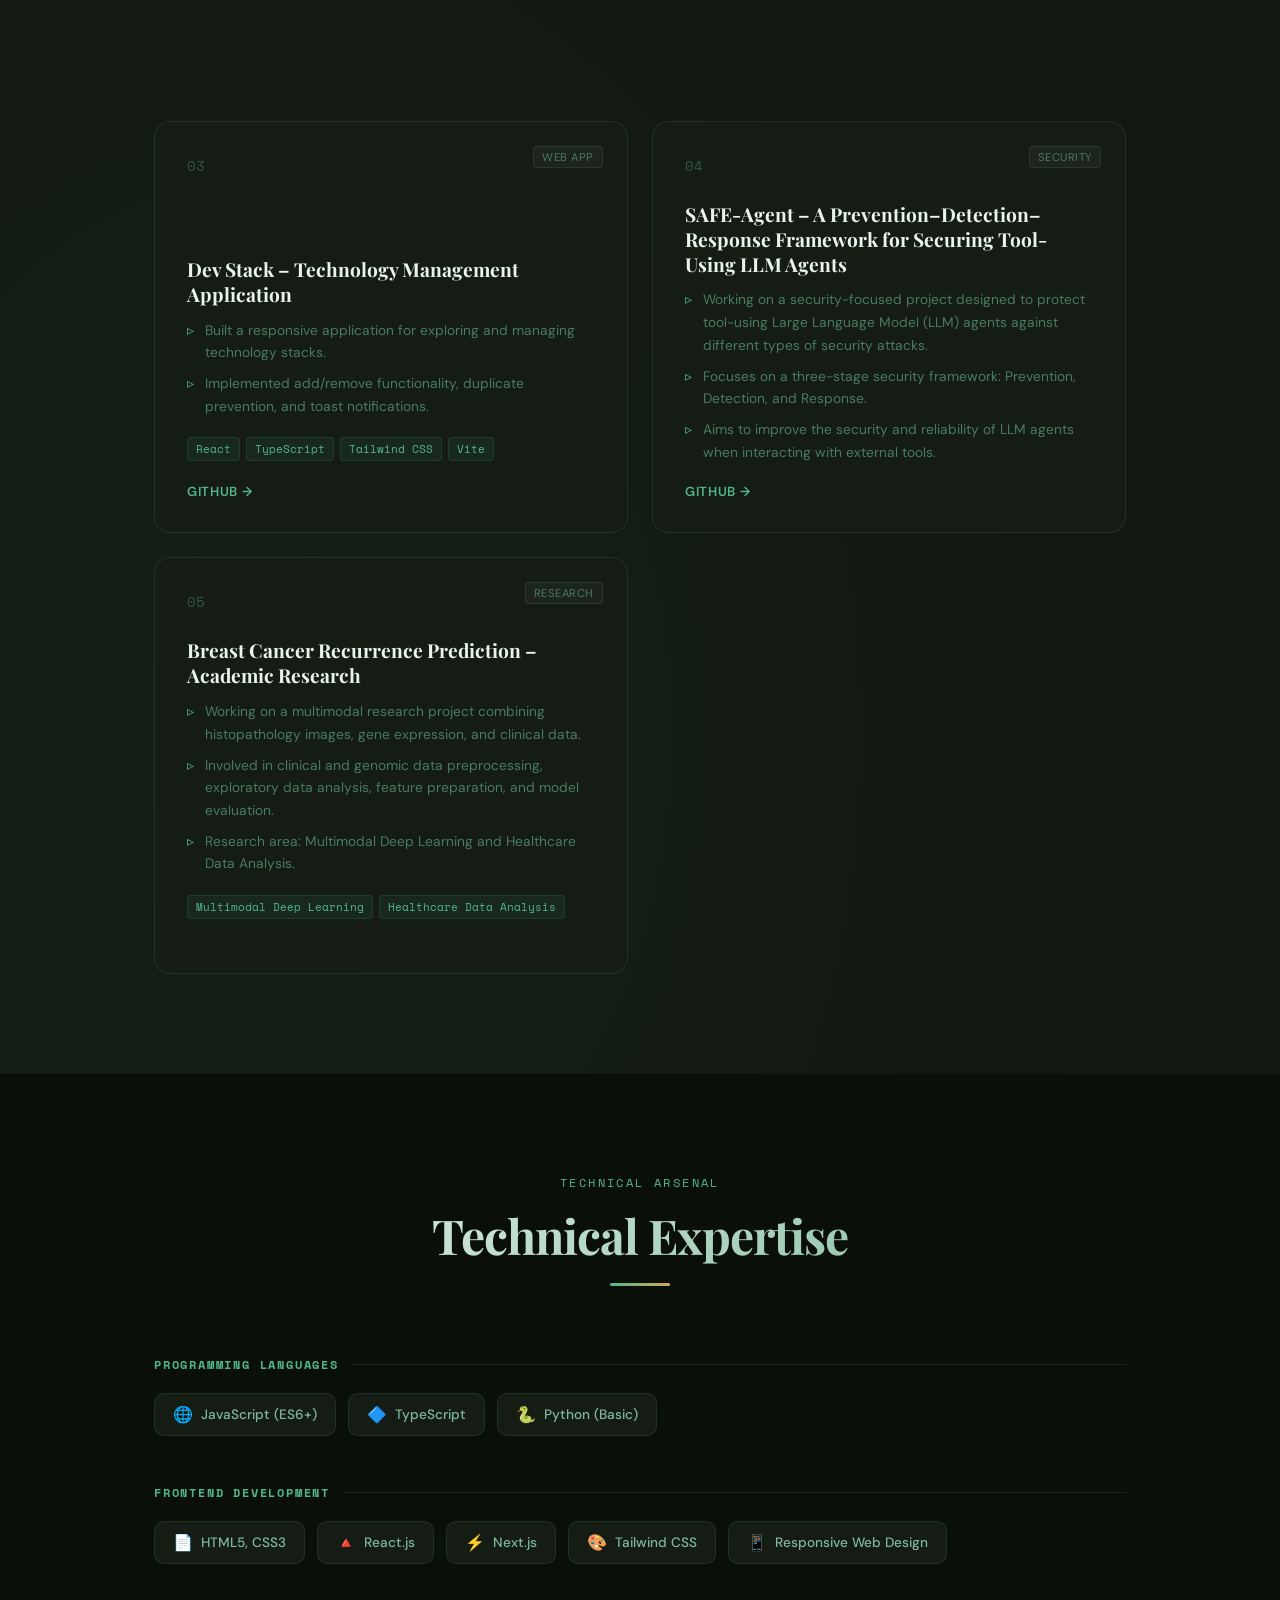
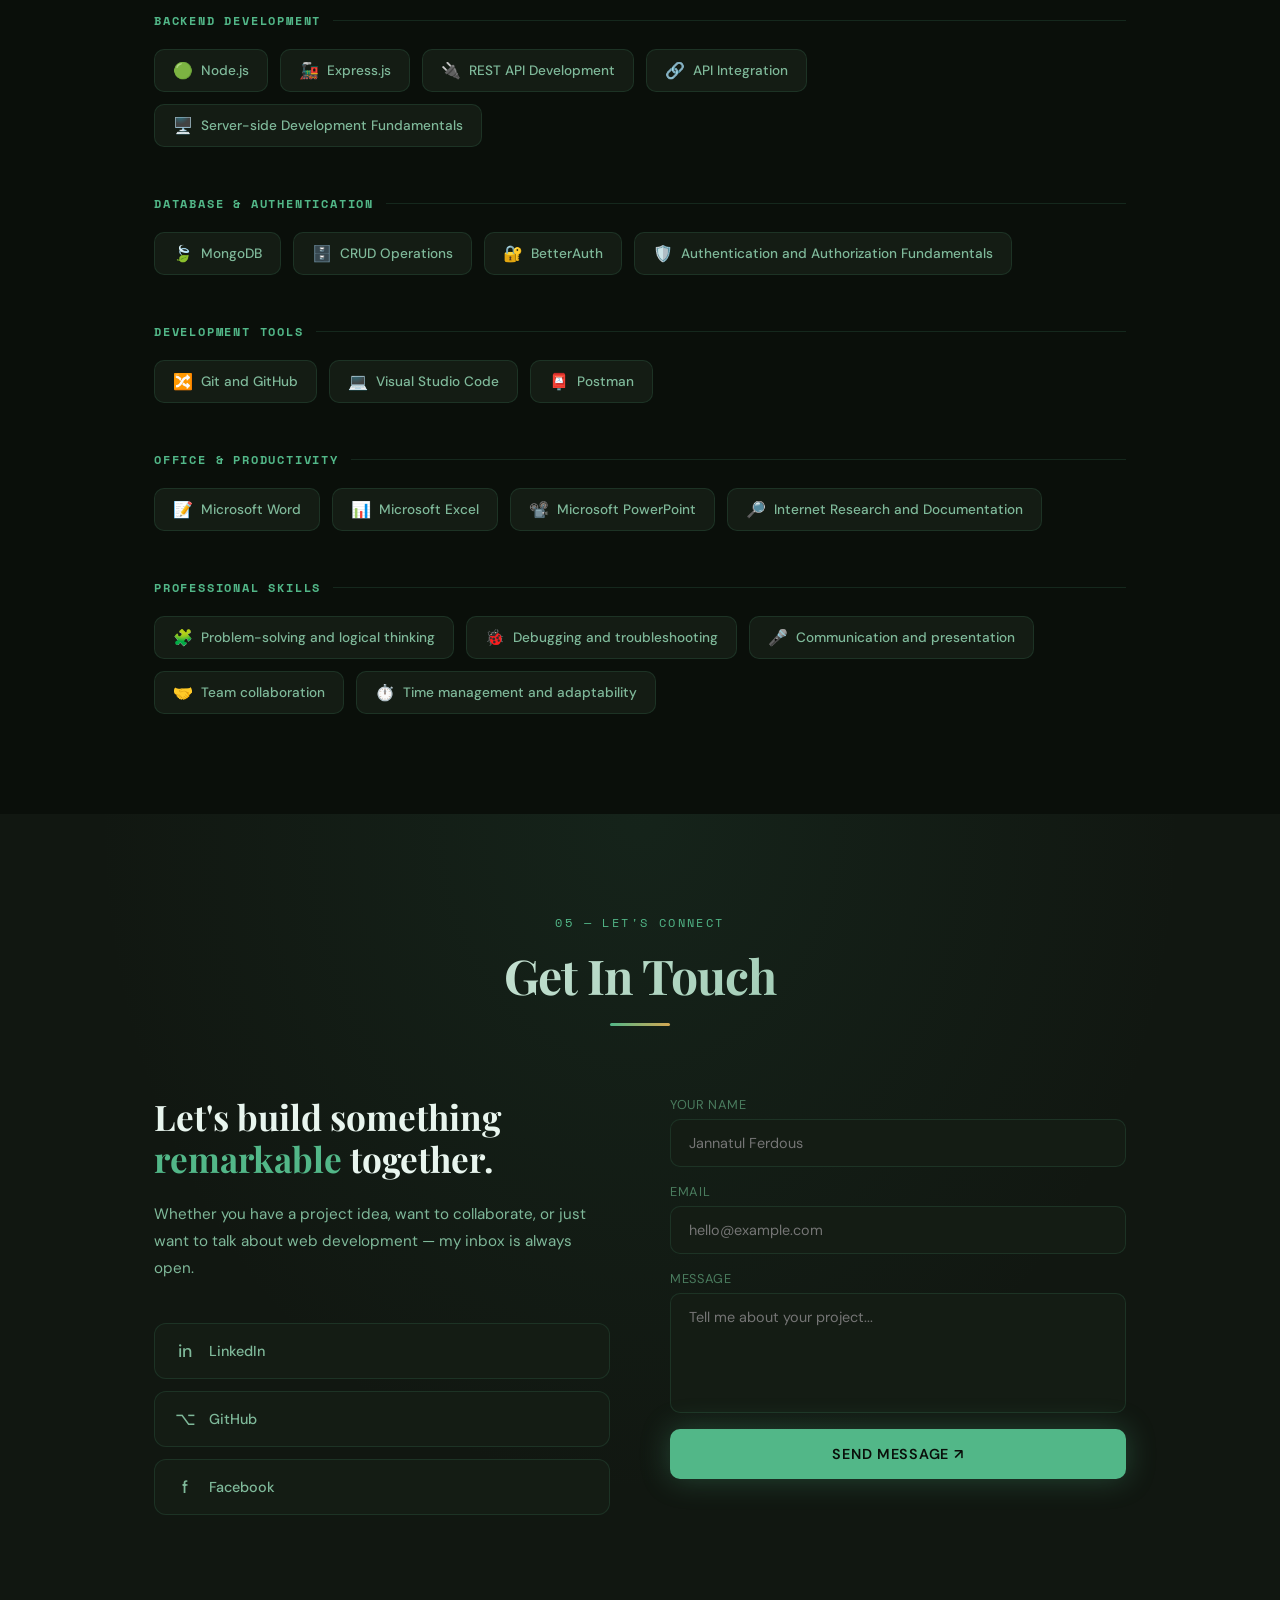
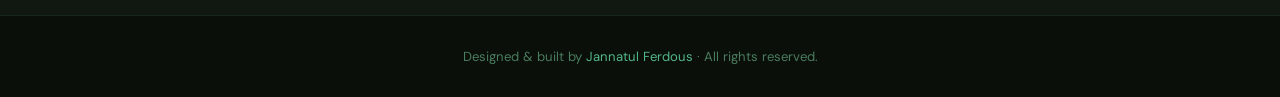
==== commit 088e1d05: "error fixed" ====
--- a/index.html
+++ b/index.html
@@ -570,7 +570,7 @@
     <h1 class="hero-name">Jannatul<br>Ferdous</h1>
     <p class="hero-tagline"><strong>Code.</strong> Design. <strong>Build.</strong> Secure.</p>
     <p class="hero-desc">
-      An aspiring AI & Machine Learning enthusiast passionate about building intelligent, data-driven solutions. I enjoy backend development, creating server-side applications and APIs using Python, Node.js, and PHP.
+      A Computer Science and Engineering graduate and aspiring full-stack developer. I build responsive web applications and REST APIs using React.js, Next.js, TypeScript, Node.js, Express.js, and MongoDB.
     </p>
     <div class="hero-cta">
       <a href="#projects" class="btn-primary">View Projects →</a>
@@ -588,7 +588,7 @@
         </div>
 
         <div class="stat">
-            <div class="stat-num">AI/ML</div>
+            <div class="stat-num">Full-Stack</div>
             <div class="stat-label">Focus</div>
         </div>
     </div>
@@ -606,23 +606,24 @@
     <div class="about-grid">
       <div class="about-visual reveal">
         <div class="about-card">
-          <p class="about-quote">"Building the future, one <span>algorithm</span> at a time."</p>
+          <p class="about-quote">"Turning ideas into <span>clean, working code</span>, one project at a time."</p>
           <div class="about-tags">
-            <span class="tag">AI & ML</span>
-            <span class="tag">Backend Dev</span>
-            <span class="tag">Python</span>
+            <span class="tag">React.js</span>
+            <span class="tag">Next.js</span>
+            <span class="tag">TypeScript</span>
             <span class="tag">Node.js</span>
-            <span class="tag">PHP</span>
-            <span class="tag">Research</span>
-            <span class="tag">Green Computing</span>
+            <span class="tag">Express.js</span>
+            <span class="tag">MongoDB</span>
+            <span class="tag">REST APIs</span>
+            <span class="tag">Tailwind CSS</span>
           </div>
         </div>
       </div>
       <div class="about-text reveal" style="animation-delay:0.15s">
-        <h3>AI Engineer & Developer</h3>
-        <p>I am an aspiring <strong>AI and Machine Learning enthusiast</strong> passionate about building intelligent, data-driven solutions for real-world problems.</p>
-        <p>Alongside AI/ML, I enjoy backend development and have experience creating <strong>server-side applications and APIs</strong> using Python, Node.js, and PHP.</p>
-        <p>I am eager to grow as an AI engineer by combining <strong>research, software development, and practical implementation</strong> — bridging the gap between theory and impactful solutions.</p>
+        <h3>Full-Stack Web Developer</h3>
+        <p>I am a Computer Science and Engineering graduate and <strong>aspiring full-stack developer</strong> with a strong foundation in programming, web development, and problem-solving.</p>
+        <p>I build responsive interfaces with <strong>React.js, Next.js, TypeScript, and Tailwind CSS</strong>, and develop <strong>REST APIs and server-side applications</strong> with Node.js, Express.js, and MongoDB, including authentication.</p>
+        <p>I am currently continuing my full-stack training and looking for an entry-level opportunity in <strong>software development, IT support, or technical support</strong>, where I can keep learning and contribute to real projects.</p>
       </div>
     </div>
   </div>
@@ -857,7 +858,7 @@
     <div class="contact-grid">
       <div class="contact-info reveal">
         <h3>Let's build something<br><span style="color:var(--green-bright)">remarkable</span> together.</h3>
-        <p>Whether you have a project idea, want to collaborate on research, or just want to chat about AI — my inbox is always open.</p>
+        <p>Whether you have a project idea, want to collaborate, or just want to talk about web development — my inbox is always open.</p>
         <div class="social-links">
           <a href="https://www.linkedin.com/in/jannatul-ferdous-740699409/" target="_blank" class="social-link">
             <span class="icon">in</span> LinkedIn
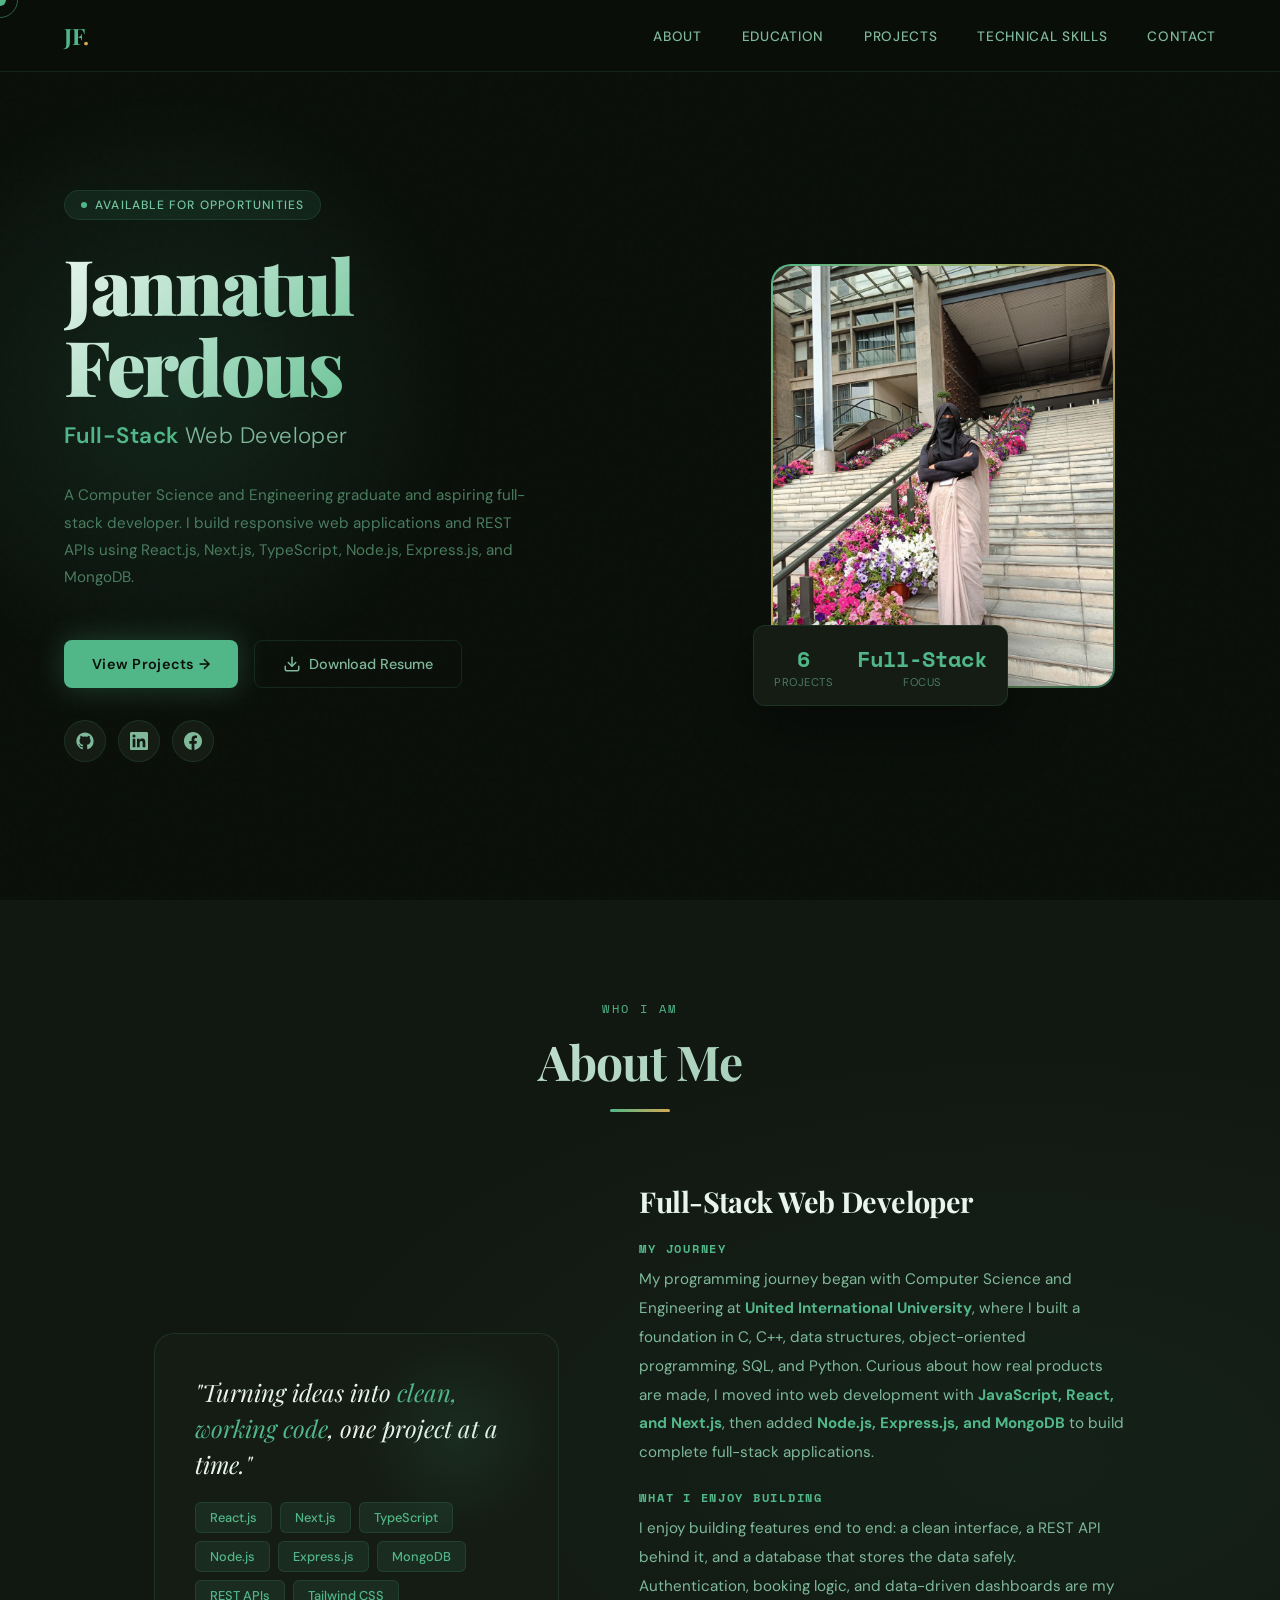
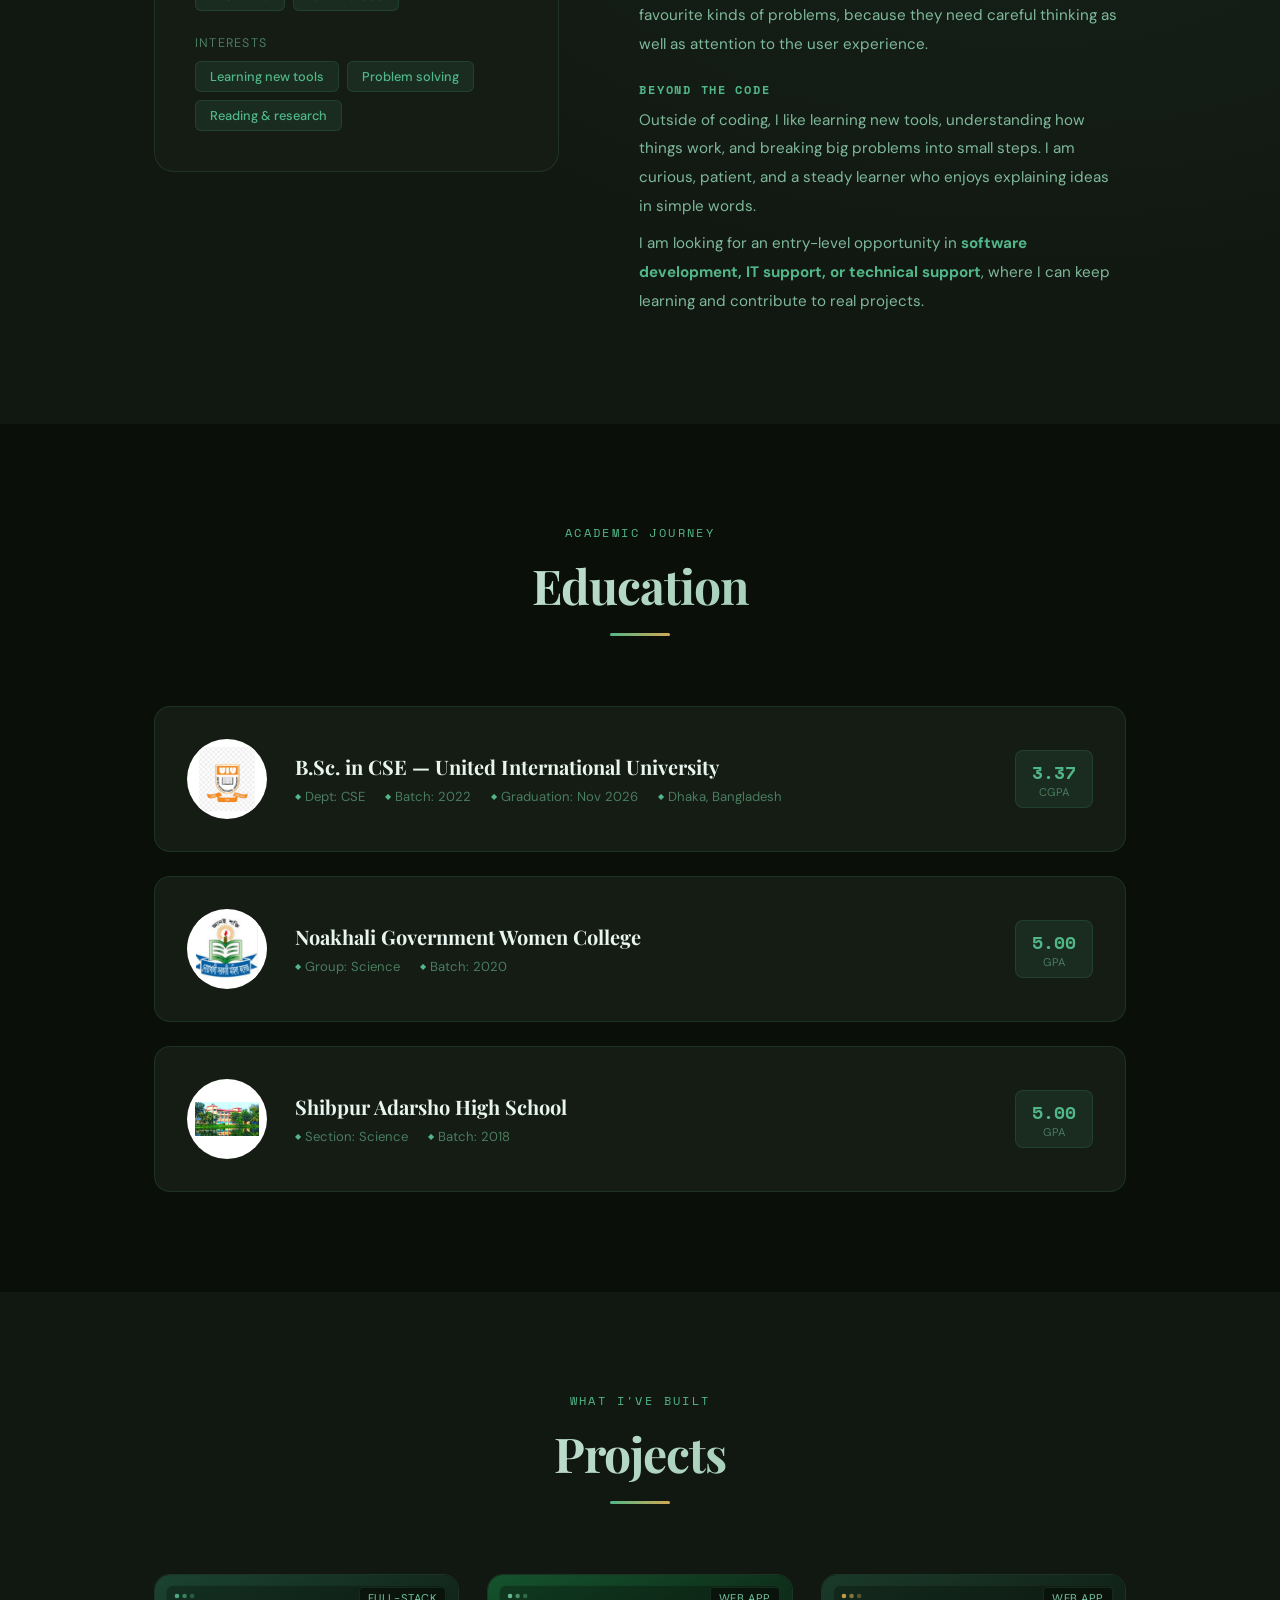
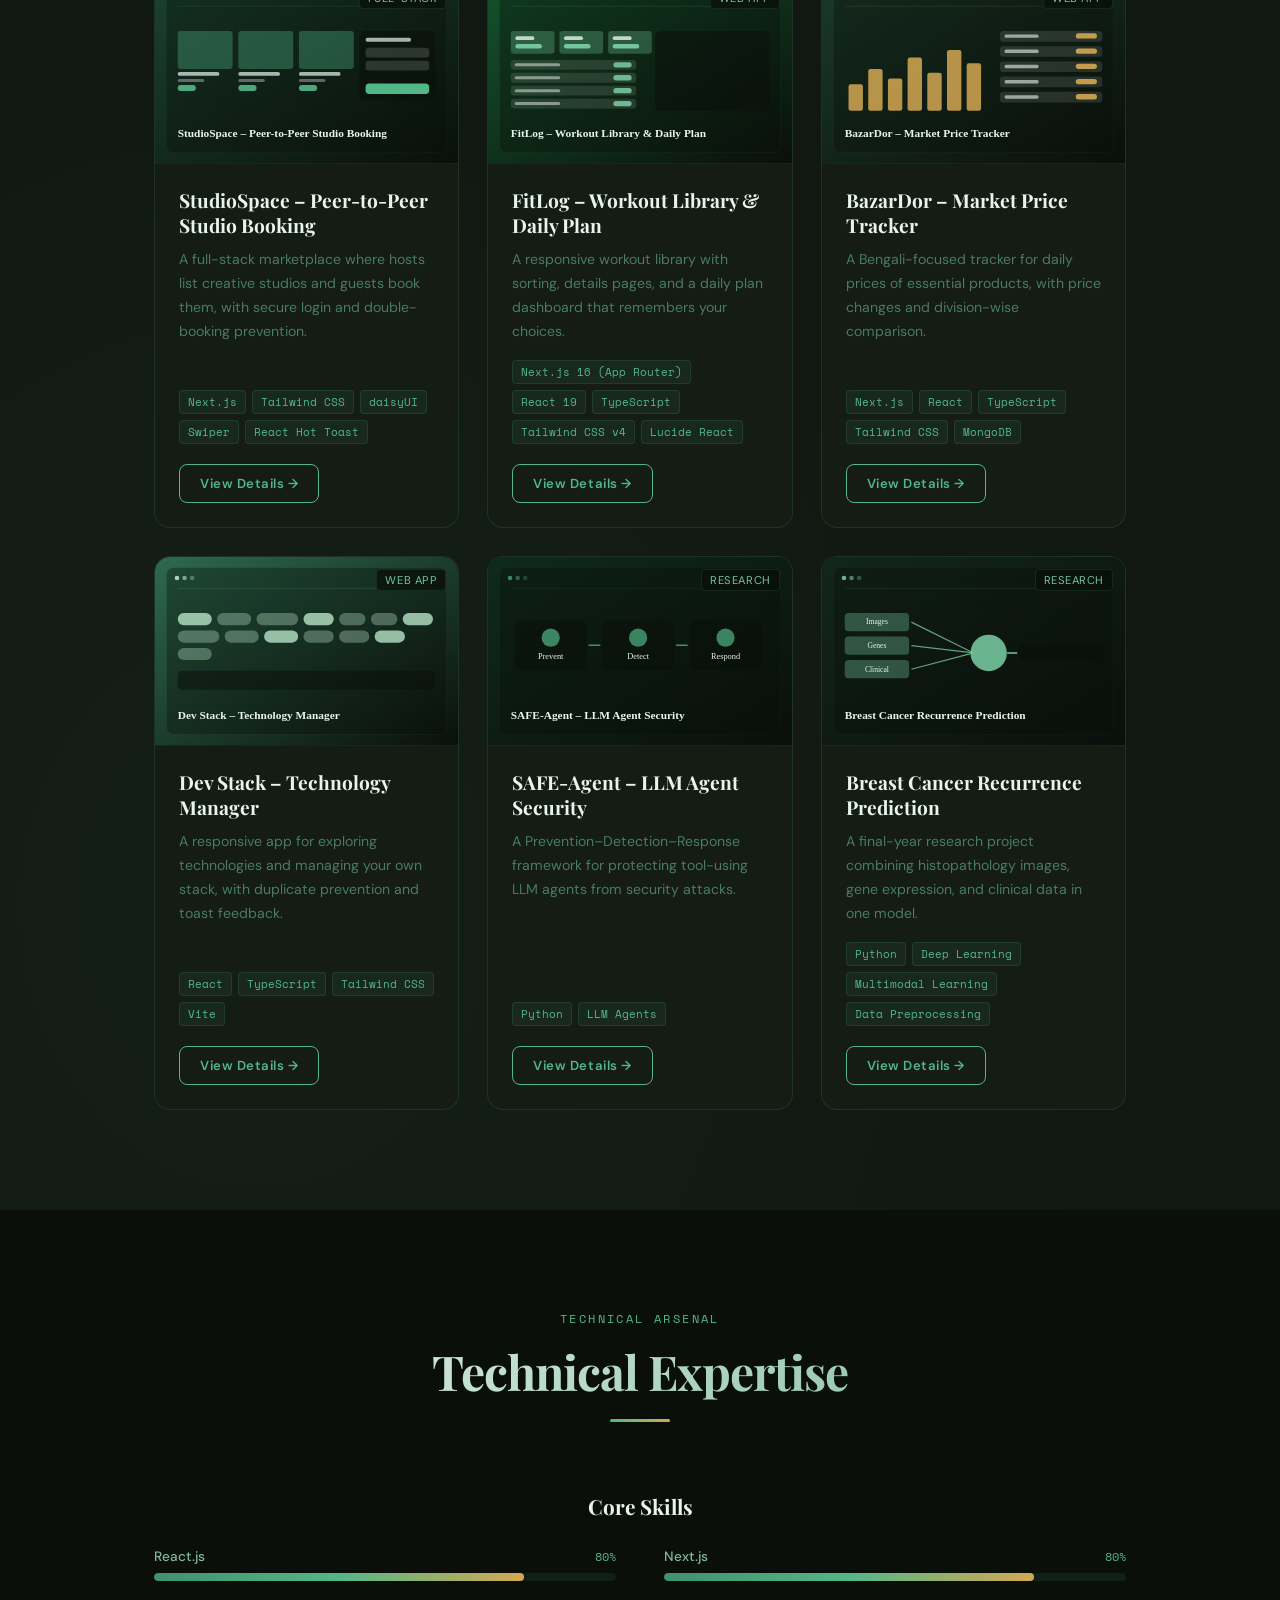
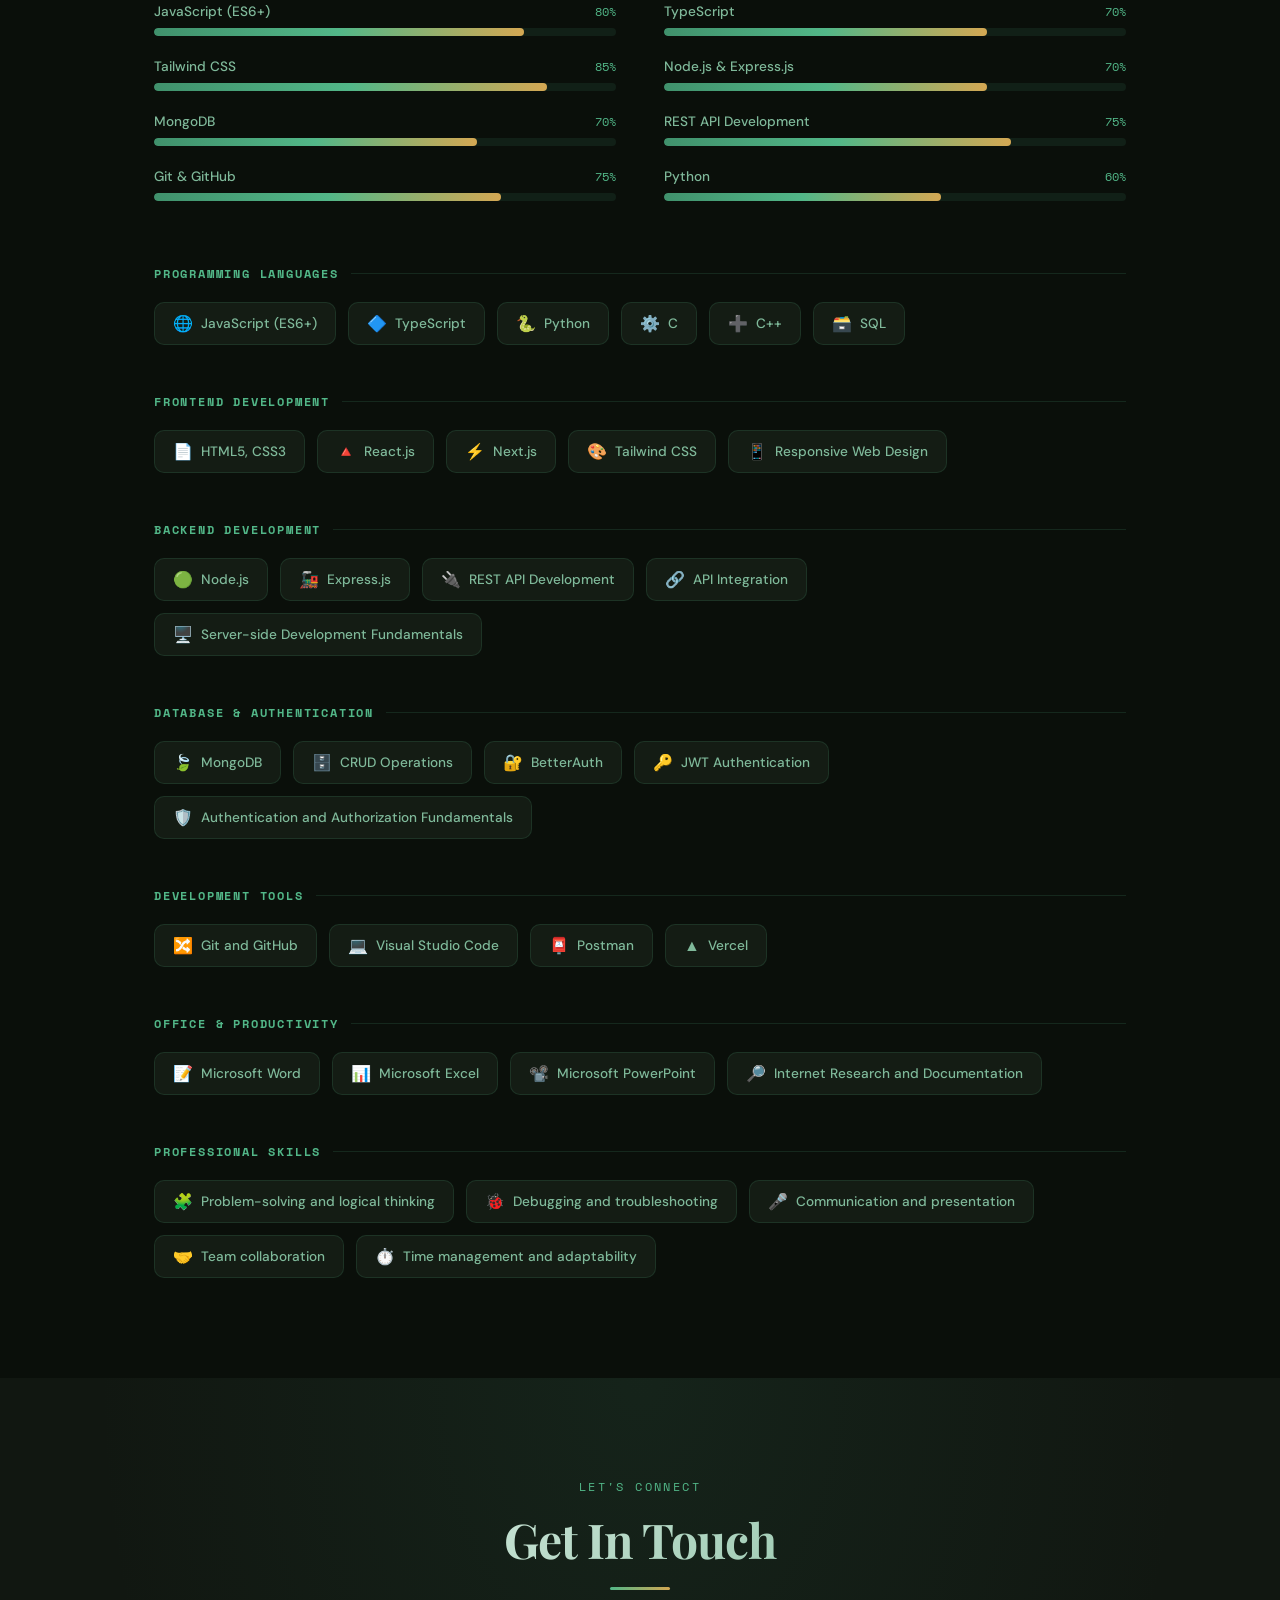
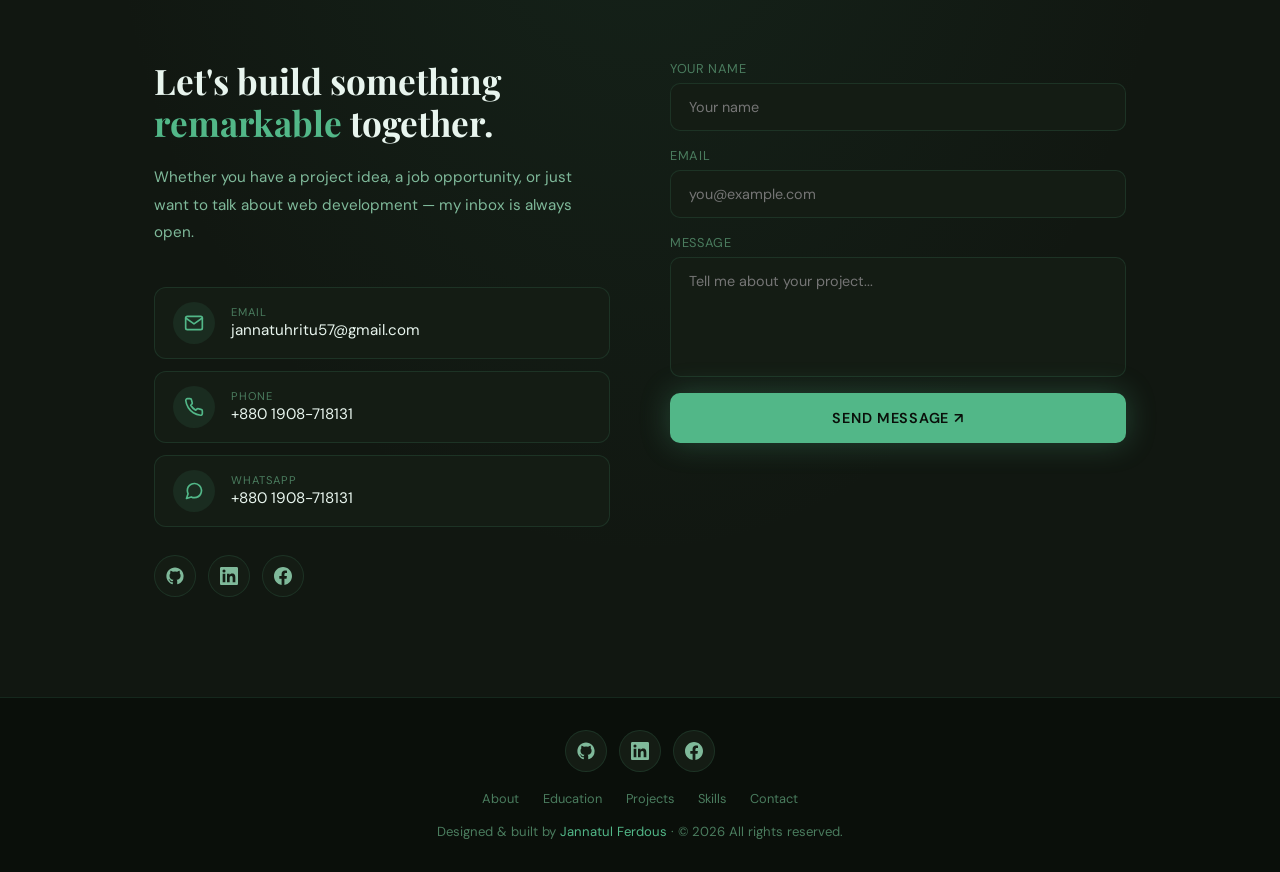
==== commit 917ba57c: "Add files via upload" ====
--- a/index.html
+++ b/index.html
@@ -3,7 +3,8 @@
 <head>
 <meta charset="UTF-8">
 <meta name="viewport" content="width=device-width, initial-scale=1.0">
-<title>Jannatul Ferdous — Portfolio</title>
+<title>Jannatul Ferdous — Full-Stack Developer Portfolio</title>
+<meta name="description" content="Portfolio of Jannatul Ferdous Hritu, a CSE graduate and full-stack developer working with React, Next.js, Node.js, Express.js and MongoDB.">
 <link href="https://fonts.googleapis.com/css2?family=Playfair+Display:wght@700;900&family=DM+Sans:wght@300;400;500;600&family=Space+Mono:wght@400;700&display=swap" rel="stylesheet">
 <style>
   :root {
@@ -364,75 +365,46 @@
     background: radial-gradient(ellipse at 20% 80%, rgba(45,106,79,0.1) 0%, transparent 60%);
     pointer-events: none;
   }
-  .projects-grid { display: grid; grid-template-columns: repeat(auto-fit, minmax(320px, 1fr)); gap: 24px; }
+  .projects-grid { display: grid; grid-template-columns: repeat(auto-fit, minmax(300px, 1fr)); gap: 28px; }
   .project-card {
     background: var(--card); border: 1px solid var(--border);
-    border-radius: 16px; padding: 32px;
-    position: relative; overflow: hidden;
-    transition: all 0.4s; display: flex; flex-direction: column;
-  }
-  .project-card::after {
-    content: '';
-    position: absolute;
-    inset: 0;
-    background: linear-gradient(135deg, rgba(82,183,136,0.05), transparent);
-    opacity: 0;
-    transition: opacity 0.4s;
-
-    pointer-events: none;
-}
-.project-link {
-    position: relative;
-    z-index: 100;
-}
+    border-radius: 16px; overflow: hidden;
+    position: relative; transition: all 0.4s;
+    display: flex; flex-direction: column;
+  }
   .project-card:hover { border-color: var(--green-bright); transform: translateY(-6px); box-shadow: 0 20px 60px rgba(0,0,0,0.4); }
-  .project-card:hover::after { opacity: 1; }
-  .project-num {
-    font-family: 'Space Mono', monospace;
-    font-size: 0.75rem; color: var(--green-bright);
-    margin-bottom: 20px; opacity: 0.6;
-  }
+  .project-thumb { aspect-ratio: 16 / 10; overflow: hidden; position: relative; border-bottom: 1px solid var(--border); background: var(--bg); }
+  .project-thumb img { width: 100%; height: 100%; object-fit: cover; display: block; transition: transform 0.5s; }
+  .project-card:hover .project-thumb img { transform: scale(1.05); }
+  .project-type {
+    position: absolute; top: 12px; right: 12px;
+    font-size: 0.7rem; color: var(--green-glow);
+    background: rgba(10,15,10,0.75); border: 1px solid var(--border);
+    border-radius: 4px; padding: 3px 8px; backdrop-filter: blur(6px);
+    text-transform: uppercase; letter-spacing: 0.05em;
+  }
+  .project-body { padding: 24px; display: flex; flex-direction: column; flex: 1; }
   .project-card h3 {
     font-family: 'Playfair Display', serif;
     font-size: 1.2rem; font-weight: 700; color: var(--text);
-    margin-bottom: 12px; line-height: 1.3;
-  }
-  .project-card p {
-    font-size: 0.88rem; color: var(--dim); line-height: 1.7;
-    flex: 1; margin-bottom: 24px;
-  }
-  .project-link {
-    display: inline-flex; align-items: center; gap: 6px;
-    color: var(--green-bright); font-size: 0.82rem;
-    text-decoration: none; font-weight: 600;
-    letter-spacing: 0.05em; text-transform: uppercase;
-    transition: gap 0.3s;
-  }
-  .project-link:hover { gap: 10px; }
-  .project-type {
-    position: absolute; top: 24px; right: 24px;
-    font-size: 0.7rem; color: var(--dim);
-    background: rgba(255,255,255,0.04); border: 1px solid var(--border);
-    border-radius: 4px; padding: 3px 8px;
-    text-transform: uppercase; letter-spacing: 0.05em;
-  }
-
-
-  .project-points { list-style: none; flex: 1; margin-bottom: 20px; display: grid; gap: 8px; }
-  .project-points li {
-    font-size: 0.86rem; color: var(--dim); line-height: 1.65;
-    padding-left: 18px; position: relative;
-  }
-  .project-points li::before {
-    content: '▹'; position: absolute; left: 0; color: var(--green-bright);
-  }
-  .tech-tags { display: flex; flex-wrap: wrap; gap: 6px; margin-bottom: 22px; }
+    margin-bottom: 10px; line-height: 1.3;
+  }
+  .project-card p { font-size: 0.88rem; color: var(--dim); line-height: 1.7; flex: 1; margin-bottom: 16px; }
+  .tech-tags { display: flex; flex-wrap: wrap; gap: 6px; margin-bottom: 20px; }
   .tech-tags span {
     font-family: 'Space Mono', monospace; font-size: 0.68rem;
     color: var(--green-bright); background: rgba(82,183,136,0.08);
     border: 1px solid var(--border); border-radius: 4px; padding: 3px 8px;
   }
-  .project-links { display: flex; flex-wrap: wrap; gap: 20px; }
+  .btn-details {
+    align-self: flex-start;
+    display: inline-flex; align-items: center; gap: 8px;
+    background: transparent; color: var(--green-bright);
+    border: 1px solid var(--green-bright); border-radius: 8px;
+    padding: 10px 20px; font-size: 0.82rem; font-weight: 600;
+    text-decoration: none; letter-spacing: 0.04em; transition: all 0.3s;
+  }
+  .btn-details:hover { background: var(--green-bright); color: var(--bg); gap: 12px; }
 
   /* SKILLS */
   #skills { background: var(--bg); }
@@ -514,6 +486,96 @@
     font-size: 0.82rem; color: var(--dim);
   }
   footer span { color: var(--green-bright); }
+
+
+  /* HERO EXTRAS */
+  .hero-tagline strong { color: var(--green-bright); }
+  .btn-outline svg { width: 18px; height: 18px; }
+  .hero-social, .footer-social { display: flex; gap: 12px; margin-top: 32px; }
+  .social-icon {
+    width: 42px; height: 42px; border-radius: 50%;
+    border: 1px solid var(--border); color: var(--muted);
+    display: inline-flex; align-items: center; justify-content: center;
+    transition: all 0.3s; text-decoration: none; background: var(--card);
+  }
+  .social-icon svg { width: 18px; height: 18px; }
+  .social-icon:hover { color: var(--green-bright); border-color: var(--green-bright); transform: translateY(-3px); }
+  .footer-social { justify-content: center; margin: 0 0 18px; }
+
+  /* ABOUT EXTRAS */
+  .about-text h4 {
+    font-family: 'Space Mono', monospace; font-size: 0.72rem;
+    color: var(--green-bright); letter-spacing: 0.15em; text-transform: uppercase;
+    margin: 22px 0 8px;
+  }
+  .about-text h4:first-of-type { margin-top: 0; }
+  .about-text p { margin-bottom: 8px; }
+  .about-interests { margin-top: 24px; }
+  .about-interests p { font-size: 0.78rem; color: var(--dim); text-transform: uppercase; letter-spacing: 0.1em; margin-bottom: 10px; }
+
+  /* SKILL BARS */
+  .skill-bars { display: grid; grid-template-columns: repeat(2, 1fr); gap: 22px 48px; margin-bottom: 64px; }
+  .bar-row .bar-top { display: flex; justify-content: space-between; font-size: 0.85rem; color: var(--muted); font-weight: 500; margin-bottom: 8px; }
+  .bar-row .bar-top span:last-child { font-family: 'Space Mono', monospace; font-size: 0.75rem; color: var(--green-bright); }
+  .bar-track { height: 8px; border-radius: 100px; background: rgba(82,183,136,0.1); overflow: hidden; }
+  .bar-fill {
+    height: 100%; width: 0; border-radius: 100px;
+    background: linear-gradient(90deg, var(--green-light), var(--green-bright), var(--gold));
+    transition: width 1.3s cubic-bezier(0.16,1,0.3,1);
+  }
+  .visible .bar-fill { width: var(--w); }
+  .skills-sub { font-family: 'Playfair Display', serif; font-size: 1.3rem; color: var(--text); margin-bottom: 28px; text-align: center; }
+
+  /* CONTACT EXTRAS */
+  .contact-cards { display: grid; gap: 12px; margin-bottom: 28px; }
+  .contact-card {
+    display: flex; align-items: center; gap: 16px;
+    background: var(--card); border: 1px solid var(--border);
+    border-radius: 12px; padding: 14px 18px; text-decoration: none; color: var(--text);
+    transition: all 0.3s;
+  }
+  .contact-card:hover { border-color: var(--green-bright); transform: translateX(4px); }
+  .contact-card .ci {
+    width: 42px; height: 42px; border-radius: 50%; flex-shrink: 0;
+    background: rgba(82,183,136,0.1); color: var(--green-bright);
+    display: flex; align-items: center; justify-content: center;
+  }
+  .contact-card .ci svg { width: 20px; height: 20px; }
+  .contact-card small { display: block; font-size: 0.7rem; color: var(--dim); text-transform: uppercase; letter-spacing: 0.08em; }
+  .contact-card span { font-size: 0.95rem; word-break: break-all; }
+  .contact-info .hero-social { margin-top: 0; }
+  .footer-links { display: flex; justify-content: center; flex-wrap: wrap; gap: 8px 24px; margin-bottom: 16px; }
+  .footer-links a { color: var(--dim); text-decoration: none; font-size: 0.8rem; transition: color 0.3s; }
+  .footer-links a:hover { color: var(--green-bright); }
+
+  /* Touch devices: no custom cursor */
+  @media (hover: none), (pointer: coarse) {
+    body { cursor: auto; }
+    .cursor, .cursor-ring { display: none; }
+  }
+  /* Tablet */
+  @media (max-width: 900px) {
+    #hero { grid-template-columns: 1fr; padding-top: calc(var(--nav-h) + 40px); gap: 48px; }
+    .hero-image { order: -1; }
+    .hero-desc { max-width: 100%; }
+    .about-grid, .contact-grid { grid-template-columns: 1fr; gap: 40px; }
+    .skill-bars { grid-template-columns: 1fr; }
+  }
+  /* Small phones */
+  @media (max-width: 480px) {
+    .section-inner { padding: 70px 5%; }
+    .section-header { margin-bottom: 44px; }
+    .hero-img-wrap { width: 230px; height: 290px; }
+    .hero-stats { padding: 12px 14px; gap: 14px; }
+    .stat-num { font-size: 1.05rem; }
+    .btn-primary, .btn-outline { padding: 12px 20px; }
+    .edu-card { padding: 20px; gap: 16px; }
+    .edu-icon { width: 56px; height: 56px; }
+    .contact-info h3 { font-size: 1.7rem; }
+    .about-card { padding: 28px; }
+    .about-quote { font-size: 1.25rem; }
+    .project-body { padding: 20px; }
+  }
 
   /* SCROLL REVEAL */
   .reveal { opacity: 0; transform: translateY(30px); transition: all 0.7s cubic-bezier(0.16,1,0.3,1); }
@@ -568,31 +630,35 @@
   <div class="hero-text reveal">
     <div class="hero-tag">Available for opportunities</div>
     <h1 class="hero-name">Jannatul<br>Ferdous</h1>
-    <p class="hero-tagline"><strong>Code.</strong> Design. <strong>Build.</strong> Secure.</p>
+    <p class="hero-tagline"><strong>Full-Stack</strong> Web Developer</p>
     <p class="hero-desc">
       A Computer Science and Engineering graduate and aspiring full-stack developer. I build responsive web applications and REST APIs using React.js, Next.js, TypeScript, Node.js, Express.js, and MongoDB.
     </p>
     <div class="hero-cta">
       <a href="#projects" class="btn-primary">View Projects →</a>
-      <a href="#contact" class="btn-outline">Get in Touch</a>
+      <a href="resume/Jannatul-Ferdous-Hritu-CV.pdf" class="btn-outline" download="Jannatul-Ferdous-Hritu-CV.pdf" target="_blank" rel="noopener"><svg viewBox="0 0 24 24" fill="none" stroke="currentColor" stroke-width="2" stroke-linecap="round" stroke-linejoin="round" aria-hidden="true"><path d="M21 15v4a2 2 0 0 1-2 2H5a2 2 0 0 1-2-2v-4"/><polyline points="7 10 12 15 17 10"/><line x1="12" y1="15" x2="12" y2="3"/></svg> Download Resume</a>
+    </div>
+    <div class="hero-social">
+      <a href="https://github.com/jferdous222318" target="_blank" rel="noopener noreferrer" class="social-icon" aria-label="GitHub" title="GitHub"><svg viewBox="0 0 24 24" fill="currentColor" aria-hidden="true"><path d="M12 .5C5.65.5.5 5.65.5 12c0 5.08 3.29 9.39 7.86 10.91.58.1.79-.25.79-.56v-2c-3.2.7-3.88-1.54-3.88-1.54-.52-1.33-1.28-1.69-1.28-1.69-1.05-.72.08-.7.08-.7 1.16.08 1.77 1.19 1.77 1.19 1.03 1.77 2.7 1.26 3.36.96.1-.75.4-1.26.73-1.55-2.55-.29-5.24-1.28-5.24-5.69 0-1.26.45-2.29 1.19-3.1-.12-.29-.52-1.46.11-3.05 0 0 .97-.31 3.18 1.18a11 11 0 0 1 5.79 0c2.2-1.49 3.17-1.18 3.17-1.18.63 1.59.23 2.76.11 3.05.74.81 1.19 1.84 1.19 3.1 0 4.42-2.7 5.4-5.27 5.68.41.36.78 1.06.78 2.14v3.17c0 .31.21.67.8.56A11.5 11.5 0 0 0 23.5 12C23.5 5.65 18.35.5 12 .5z"/></svg></a>
+      <a href="https://linkedin.com/in/jannatul-ferdous-hrituritu-44748b44b" target="_blank" rel="noopener noreferrer" class="social-icon" aria-label="LinkedIn" title="LinkedIn"><svg viewBox="0 0 24 24" fill="currentColor" aria-hidden="true"><path d="M20.45 20.45h-3.56v-5.57c0-1.33-.03-3.04-1.85-3.04-1.86 0-2.14 1.45-2.14 2.94v5.67H9.35V9h3.41v1.56h.05c.48-.9 1.64-1.85 3.37-1.85 3.6 0 4.27 2.37 4.27 5.45v6.29zM5.34 7.43a2.06 2.06 0 1 1 0-4.12 2.06 2.06 0 0 1 0 4.12zM7.12 20.45H3.56V9h3.56v11.45zM22.22 0H1.77C.79 0 0 .77 0 1.73v20.54C0 23.23.79 24 1.77 24h20.45c.98 0 1.78-.77 1.78-1.73V1.73C24 .77 23.2 0 22.22 0z"/></svg></a>
+      <a href="https://www.facebook.com/jannatul.ferdoushritu.9" target="_blank" rel="noopener noreferrer" class="social-icon" aria-label="Facebook" title="Facebook"><svg viewBox="0 0 24 24" fill="currentColor" aria-hidden="true"><path d="M24 12.07C24 5.4 18.63 0 12 0S0 5.4 0 12.07C0 18.1 4.39 23.1 10.13 24v-8.44H7.08v-3.49h3.05V9.41c0-3.02 1.79-4.69 4.53-4.69 1.31 0 2.69.24 2.69.24v2.97h-1.51c-1.49 0-1.96.93-1.96 1.88v2.26h3.33l-.53 3.49h-2.8V24C19.61 23.1 24 18.1 24 12.07z"/></svg></a>
     </div>
   </div>
   <div class="hero-image reveal" style="animation-delay:0.2s">
-  <div class="hero-img-wrap">
-    <img src="image/hritu.jpg" alt="Jannatul Ferdous">
-
-    <div class="hero-stats">
+    <div class="hero-img-wrap">
+      <img src="image/hritu.jpg" alt="Jannatul Ferdous">
+      <div class="hero-stats">
         <div class="stat">
-            <div class="stat-num">5+</div>
-            <div class="stat-label">Projects</div>
-        </div>
-
+          <div class="stat-num">6</div>
+          <div class="stat-label">Projects</div>
+        </div>
         <div class="stat">
-            <div class="stat-num">Full-Stack</div>
-            <div class="stat-label">Focus</div>
-        </div>
-    </div>
-</div>
+          <div class="stat-num">Full-Stack</div>
+          <div class="stat-label">Focus</div>
+        </div>
+      </div>
+    </div>
+  </div>
 </section>
 
 <!-- ABOUT -->
@@ -617,13 +683,26 @@
             <span class="tag">REST APIs</span>
             <span class="tag">Tailwind CSS</span>
           </div>
+          <!-- Edit these interests to match your real hobbies -->
+          <div class="about-interests">
+            <p>Interests</p>
+            <div class="about-tags">
+              <span class="tag">Learning new tools</span>
+              <span class="tag">Problem solving</span>
+              <span class="tag">Reading &amp; research</span>
+            </div>
+          </div>
         </div>
       </div>
       <div class="about-text reveal" style="animation-delay:0.15s">
         <h3>Full-Stack Web Developer</h3>
-        <p>I am a Computer Science and Engineering graduate and <strong>aspiring full-stack developer</strong> with a strong foundation in programming, web development, and problem-solving.</p>
-        <p>I build responsive interfaces with <strong>React.js, Next.js, TypeScript, and Tailwind CSS</strong>, and develop <strong>REST APIs and server-side applications</strong> with Node.js, Express.js, and MongoDB, including authentication.</p>
-        <p>I am currently continuing my full-stack training and looking for an entry-level opportunity in <strong>software development, IT support, or technical support</strong>, where I can keep learning and contribute to real projects.</p>
+        <h4>My journey</h4>
+        <p>My programming journey began with Computer Science and Engineering at <strong>United International University</strong>, where I built a foundation in C, C++, data structures, object-oriented programming, SQL, and Python. Curious about how real products are made, I moved into web development with <strong>JavaScript, React, and Next.js</strong>, then added <strong>Node.js, Express.js, and MongoDB</strong> to build complete full-stack applications.</p>
+        <h4>What I enjoy building</h4>
+        <p>I enjoy building features end to end: a clean interface, a REST API behind it, and a database that stores the data safely. Authentication, booking logic, and data-driven dashboards are my favourite kinds of problems, because they need careful thinking as well as attention to the user experience.</p>
+        <h4>Beyond the code</h4>
+        <p>Outside of coding, I like learning new tools, understanding how things work, and breaking big problems into small steps. I am curious, patient, and a steady learner who enjoys explaining ideas in simple words.</p>
+        <p>I am looking for an entry-level opportunity in <strong>software development, IT support, or technical support</strong>, where I can keep learning and contribute to real projects.</p>
       </div>
     </div>
   </div>
@@ -643,16 +722,17 @@
     <img src="image/Varsity.jpeg" alt="UIU Logo">
       </div>
         <div class="edu-info">
-          <h3>United International University</h3>
+          <h3>B.Sc. in CSE — United International University</h3>
           <div class="edu-meta">
             <span>Dept: CSE</span>
             <span>Batch: 2022</span>
+            <span>Graduation: Nov 2026</span>
             <span>Dhaka, Bangladesh</span>
           </div>
         </div>
         <div class="edu-badge">
-          <div class="gpa">BSC</div>
-          <div class="gpa-label">Current</div>
+          <div class="gpa">3.37</div>
+          <div class="gpa-label">CGPA</div>
         </div>
       </div>
       <div class="edu-card reveal" style="animation-delay:0.15s">
@@ -700,72 +780,78 @@
       <div class="section-line"></div>
     </div>
     <div class="projects-grid">
-      <div class="project-card reveal">
-        <span class="project-type">Web App</span>
-        <p class="project-num">01</p>
-        <h3>BazarDor – Market Price Tracking Application</h3>
-        <ul class="project-points">
-          <li>Developed a web application for tracking daily product prices across different markets in Bangladesh.</li>
-          <li>Implemented product categorization, price comparisons, sorting, and market-wise price analysis.</li>
-          <li>Integrated authentication and MongoDB for data management.</li>
-        </ul>
-        <div class="tech-tags"><span>Next.js</span><span>React</span><span>TypeScript</span><span>Tailwind CSS</span><span>MongoDB</span><span>BetterAuth</span></div>
-        <div class="project-links">
-          <a href="https://github.com/jferdous222318/Bazar-Dor" target="_blank" rel="noopener noreferrer" class="project-link">GitHub →</a>
-        </div>
-      </div>
-      <div class="project-card reveal" style="animation-delay:0.1s">
-        <span class="project-type">Web App</span>
-        <p class="project-num">02</p>
-        <h3>FitLog – Workout Tracking Application</h3>
-        <ul class="project-points">
-          <li>Developed a workout library and personal workout planning application.</li>
-          <li>Implemented workout selection, saved plans, completion tracking, and dashboard statistics.</li>
-          <li>Used local storage to maintain user selections and application data.</li>
-        </ul>
-        <div class="tech-tags"><span>Next.js</span><span>React</span><span>TypeScript</span><span>Tailwind CSS</span></div>
-        <div class="project-links">
-          <a href="https://fit-log-plum-eight.vercel.app/" target="_blank" rel="noopener noreferrer" class="project-link">Live Demo →</a>
-          <a href="https://github.com/jferdous222318/Assignment06" target="_blank" rel="noopener noreferrer" class="project-link">GitHub →</a>
-        </div>
-      </div>
-      <div class="project-card reveal" style="animation-delay:0.2s">
-        <span class="project-type">Web App</span>
-        <p class="project-num">03</p>
-        <h3>Dev Stack – Technology Management Application</h3>
-        <ul class="project-points">
-          <li>Built a responsive application for exploring and managing technology stacks.</li>
-          <li>Implemented add/remove functionality, duplicate prevention, and toast notifications.</li>
-        </ul>
-        <div class="tech-tags"><span>React</span><span>TypeScript</span><span>Tailwind CSS</span><span>Vite</span></div>
-        <div class="project-links">
-          <a href="https://github.com/jferdous222318/Assignment05" target="_blank" rel="noopener noreferrer" class="project-link">GitHub →</a>
-        </div>
-      </div>
-      <div class="project-card reveal">
-        <span class="project-type">Security</span>
-        <p class="project-num">04</p>
-        <h3>SAFE-Agent – A Prevention–Detection–Response Framework for Securing Tool-Using LLM Agents</h3>
-        <ul class="project-points">
-          <li>Working on a security-focused project designed to protect tool-using Large Language Model (LLM) agents against different types of security attacks.</li>
-          <li>Focuses on a three-stage security framework: Prevention, Detection, and Response.</li>
-          <li>Aims to improve the security and reliability of LLM agents when interacting with external tools.</li>
-        </ul>
-        <div class="project-links">
-          <a href="https://github.com/jferdous222318/Agentic" target="_blank" rel="noopener noreferrer" class="project-link">GitHub →</a>
-        </div>
-      </div>
-      <div class="project-card reveal" style="animation-delay:0.1s">
-        <span class="project-type">Research</span>
-        <p class="project-num">05</p>
-        <h3>Breast Cancer Recurrence Prediction – Academic Research</h3>
-        <ul class="project-points">
-          <li>Working on a multimodal research project combining histopathology images, gene expression, and clinical data.</li>
-          <li>Involved in clinical and genomic data preprocessing, exploratory data analysis, feature preparation, and model evaluation.</li>
-          <li>Research area: Multimodal Deep Learning and Healthcare Data Analysis.</li>
-        </ul>
-        <div class="tech-tags"><span>Multimodal Deep Learning</span><span>Healthcare Data Analysis</span></div>
-      </div>
+      <article class="project-card reveal">
+        <div class="project-thumb">
+          <img src="image/projects/studiospace.svg" alt="StudioSpace – Peer-to-Peer Studio Booking preview">
+          <span class="project-type">Full-Stack</span>
+        </div>
+        <div class="project-body">
+          <h3>StudioSpace – Peer-to-Peer Studio Booking</h3>
+          <p>A full-stack marketplace where hosts list creative studios and guests book them, with secure login and double-booking prevention.</p>
+          <div class="tech-tags"><span>Next.js</span><span>Tailwind CSS</span><span>daisyUI</span><span>Swiper</span><span>React Hot Toast</span></div>
+          <a href="project-studiospace.html" class="btn-details">View Details →</a>
+        </div>
+      </article>
+      <article class="project-card reveal" style="animation-delay:0.1s">
+        <div class="project-thumb">
+          <img src="image/projects/fitlog.svg" alt="FitLog – Workout Library &amp; Daily Plan preview">
+          <span class="project-type">Web App</span>
+        </div>
+        <div class="project-body">
+          <h3>FitLog – Workout Library &amp; Daily Plan</h3>
+          <p>A responsive workout library with sorting, details pages, and a daily plan dashboard that remembers your choices.</p>
+          <div class="tech-tags"><span>Next.js 16 (App Router)</span><span>React 19</span><span>TypeScript</span><span>Tailwind CSS v4</span><span>Lucide React</span></div>
+          <a href="project-fitlog.html" class="btn-details">View Details →</a>
+        </div>
+      </article>
+      <article class="project-card reveal" style="animation-delay:0.2s">
+        <div class="project-thumb">
+          <img src="image/projects/bazardor.svg" alt="BazarDor – Market Price Tracker preview">
+          <span class="project-type">Web App</span>
+        </div>
+        <div class="project-body">
+          <h3>BazarDor – Market Price Tracker</h3>
+          <p>A Bengali-focused tracker for daily prices of essential products, with price changes and division-wise comparison.</p>
+          <div class="tech-tags"><span>Next.js</span><span>React</span><span>TypeScript</span><span>Tailwind CSS</span><span>MongoDB</span></div>
+          <a href="project-bazardor.html" class="btn-details">View Details →</a>
+        </div>
+      </article>
+      <article class="project-card reveal">
+        <div class="project-thumb">
+          <img src="image/projects/devstack.svg" alt="Dev Stack – Technology Manager preview">
+          <span class="project-type">Web App</span>
+        </div>
+        <div class="project-body">
+          <h3>Dev Stack – Technology Manager</h3>
+          <p>A responsive app for exploring technologies and managing your own stack, with duplicate prevention and toast feedback.</p>
+          <div class="tech-tags"><span>React</span><span>TypeScript</span><span>Tailwind CSS</span><span>Vite</span></div>
+          <a href="project-devstack.html" class="btn-details">View Details →</a>
+        </div>
+      </article>
+      <article class="project-card reveal" style="animation-delay:0.1s">
+        <div class="project-thumb">
+          <img src="image/projects/safe-agent.svg" alt="SAFE-Agent – LLM Agent Security preview">
+          <span class="project-type">Research</span>
+        </div>
+        <div class="project-body">
+          <h3>SAFE-Agent – LLM Agent Security</h3>
+          <p>A Prevention–Detection–Response framework for protecting tool-using LLM agents from security attacks.</p>
+          <div class="tech-tags"><span>Python</span><span>LLM Agents</span></div>
+          <a href="project-safe-agent.html" class="btn-details">View Details →</a>
+        </div>
+      </article>
+      <article class="project-card reveal" style="animation-delay:0.2s">
+        <div class="project-thumb">
+          <img src="image/projects/breast-cancer-recurrence.svg" alt="Breast Cancer Recurrence Prediction preview">
+          <span class="project-type">Research</span>
+        </div>
+        <div class="project-body">
+          <h3>Breast Cancer Recurrence Prediction</h3>
+          <p>A final-year research project combining histopathology images, gene expression, and clinical data in one model.</p>
+          <div class="tech-tags"><span>Python</span><span>Deep Learning</span><span>Multimodal Learning</span><span>Data Preprocessing</span></div>
+          <a href="project-breast-cancer-recurrence.html" class="btn-details">View Details →</a>
+        </div>
+      </article>
     </div>
   </div>
 </section>
@@ -778,13 +864,30 @@
       <h2 class="section-title">Technical Expertise</h2>
       <div class="section-line"></div>
     </div>
+    <h3 class="skills-sub reveal">Core Skills</h3>
+    <!-- Adjust the percentages below to match your own confidence level -->
+    <div class="skill-bars reveal">
+        <div class="bar-row"><div class="bar-top"><span>React.js</span><span>80%</span></div><div class="bar-track"><div class="bar-fill" style="--w:80%"></div></div></div>
+        <div class="bar-row"><div class="bar-top"><span>Next.js</span><span>80%</span></div><div class="bar-track"><div class="bar-fill" style="--w:80%"></div></div></div>
+        <div class="bar-row"><div class="bar-top"><span>JavaScript (ES6+)</span><span>80%</span></div><div class="bar-track"><div class="bar-fill" style="--w:80%"></div></div></div>
+        <div class="bar-row"><div class="bar-top"><span>TypeScript</span><span>70%</span></div><div class="bar-track"><div class="bar-fill" style="--w:70%"></div></div></div>
+        <div class="bar-row"><div class="bar-top"><span>Tailwind CSS</span><span>85%</span></div><div class="bar-track"><div class="bar-fill" style="--w:85%"></div></div></div>
+        <div class="bar-row"><div class="bar-top"><span>Node.js &amp; Express.js</span><span>70%</span></div><div class="bar-track"><div class="bar-fill" style="--w:70%"></div></div></div>
+        <div class="bar-row"><div class="bar-top"><span>MongoDB</span><span>70%</span></div><div class="bar-track"><div class="bar-fill" style="--w:70%"></div></div></div>
+        <div class="bar-row"><div class="bar-top"><span>REST API Development</span><span>75%</span></div><div class="bar-track"><div class="bar-fill" style="--w:75%"></div></div></div>
+        <div class="bar-row"><div class="bar-top"><span>Git &amp; GitHub</span><span>75%</span></div><div class="bar-track"><div class="bar-fill" style="--w:75%"></div></div></div>
+        <div class="bar-row"><div class="bar-top"><span>Python</span><span>60%</span></div><div class="bar-track"><div class="bar-fill" style="--w:60%"></div></div></div>
+    </div>
     <div class="skills-wrap">
       <div class="skill-category reveal">
         <h3>Programming Languages</h3>
         <div class="skills-row">
           <div class="skill-pill"><span class="skill-icon">🌐</span> JavaScript (ES6+)</div>
           <div class="skill-pill"><span class="skill-icon">🔷</span> TypeScript</div>
-          <div class="skill-pill"><span class="skill-icon">🐍</span> Python (Basic)</div>
+          <div class="skill-pill"><span class="skill-icon">🐍</span> Python</div>
+          <div class="skill-pill"><span class="skill-icon">⚙️</span> C</div>
+          <div class="skill-pill"><span class="skill-icon">➕</span> C++</div>
+          <div class="skill-pill"><span class="skill-icon">🗃️</span> SQL</div>
         </div>
       </div>
       <div class="skill-category reveal" style="animation-delay:0.1s">
@@ -813,6 +916,7 @@
           <div class="skill-pill"><span class="skill-icon">🍃</span> MongoDB</div>
           <div class="skill-pill"><span class="skill-icon">🗄️</span> CRUD Operations</div>
           <div class="skill-pill"><span class="skill-icon">🔐</span> BetterAuth</div>
+          <div class="skill-pill"><span class="skill-icon">🔑</span> JWT Authentication</div>
           <div class="skill-pill"><span class="skill-icon">🛡️</span> Authentication and Authorization Fundamentals</div>
         </div>
       </div>
@@ -822,6 +926,7 @@
           <div class="skill-pill"><span class="skill-icon">🔀</span> Git and GitHub</div>
           <div class="skill-pill"><span class="skill-icon">💻</span> Visual Studio Code</div>
           <div class="skill-pill"><span class="skill-icon">📮</span> Postman</div>
+          <div class="skill-pill"><span class="skill-icon">▲</span> Vercel</div>
         </div>
       </div>
       <div class="skill-category reveal" style="animation-delay:0.2s">
@@ -851,39 +956,38 @@
 <section id="contact">
   <div class="section-inner">
     <div class="section-header reveal">
-      <p class="section-eyebrow">05 — Let's Connect</p>
+      <p class="section-eyebrow">Let's Connect</p>
       <h2 class="section-title">Get In Touch</h2>
       <div class="section-line"></div>
     </div>
     <div class="contact-grid">
       <div class="contact-info reveal">
         <h3>Let's build something<br><span style="color:var(--green-bright)">remarkable</span> together.</h3>
-        <p>Whether you have a project idea, want to collaborate, or just want to talk about web development — my inbox is always open.</p>
-        <div class="social-links">
-          <a href="https://www.linkedin.com/in/jannatul-ferdous-740699409/" target="_blank" class="social-link">
-            <span class="icon">in</span> LinkedIn
-          </a>
-          <a href="https://github.com/jferdous222318" target="_blank" class="social-link">
-            <span class="icon">⌥</span> GitHub
-          </a>
-          <a href="https://www.facebook.com/jannatul.ferdoushritu.9" target="_blank" class="social-link">
-            <span class="icon">f</span> Facebook
-          </a>
-        </div>
+        <p>Whether you have a project idea, a job opportunity, or just want to talk about web development — my inbox is always open.</p>
+        <div class="contact-cards">
+          <a class="contact-card" href="mailto:jannatuhritu57@gmail.com"><span class="ci"><svg viewBox="0 0 24 24" fill="none" stroke="currentColor" stroke-width="2" stroke-linecap="round" stroke-linejoin="round" aria-hidden="true"><path d="M4 4h16c1.1 0 2 .9 2 2v12c0 1.1-.9 2-2 2H4c-1.1 0-2-.9-2-2V6c0-1.1.9-2 2-2z"/><polyline points="22,6 12,13 2,6"/></svg></span><div><small>Email</small><span>jannatuhritu57@gmail.com</span></div></a>
+          <a class="contact-card" href="tel:+8801908718131"><span class="ci"><svg viewBox="0 0 24 24" fill="none" stroke="currentColor" stroke-width="2" stroke-linecap="round" stroke-linejoin="round" aria-hidden="true"><path d="M22 16.92v3a2 2 0 0 1-2.18 2 19.79 19.79 0 0 1-8.63-3.07 19.5 19.5 0 0 1-6-6 19.79 19.79 0 0 1-3.07-8.67A2 2 0 0 1 4.11 2h3a2 2 0 0 1 2 1.72 12.84 12.84 0 0 0 .7 2.81 2 2 0 0 1-.45 2.11L8.09 9.91a16 16 0 0 0 6 6l1.27-1.27a2 2 0 0 1 2.11-.45 12.84 12.84 0 0 0 2.81.7A2 2 0 0 1 22 16.92z"/></svg></span><div><small>Phone</small><span>+880 1908-718131</span></div></a>
+          <a class="contact-card" href="https://wa.me/8801908718131" target="_blank" rel="noopener noreferrer"><span class="ci"><svg viewBox="0 0 24 24" fill="none" stroke="currentColor" stroke-width="2" stroke-linecap="round" stroke-linejoin="round" aria-hidden="true"><path d="M21 11.5a8.38 8.38 0 0 1-.9 3.8 8.5 8.5 0 0 1-7.6 4.7 8.38 8.38 0 0 1-3.8-.9L3 21l1.9-5.7a8.38 8.38 0 0 1-.9-3.8 8.5 8.5 0 0 1 4.7-7.6 8.38 8.38 0 0 1 3.8-.9h.5a8.48 8.48 0 0 1 8 8v.5z"/></svg></span><div><small>WhatsApp</small><span>+880 1908-718131</span></div></a>
+        </div>
+        <div class="hero-social">
+      <a href="https://github.com/jferdous222318" target="_blank" rel="noopener noreferrer" class="social-icon" aria-label="GitHub" title="GitHub"><svg viewBox="0 0 24 24" fill="currentColor" aria-hidden="true"><path d="M12 .5C5.65.5.5 5.65.5 12c0 5.08 3.29 9.39 7.86 10.91.58.1.79-.25.79-.56v-2c-3.2.7-3.88-1.54-3.88-1.54-.52-1.33-1.28-1.69-1.28-1.69-1.05-.72.08-.7.08-.7 1.16.08 1.77 1.19 1.77 1.19 1.03 1.77 2.7 1.26 3.36.96.1-.75.4-1.26.73-1.55-2.55-.29-5.24-1.28-5.24-5.69 0-1.26.45-2.29 1.19-3.1-.12-.29-.52-1.46.11-3.05 0 0 .97-.31 3.18 1.18a11 11 0 0 1 5.79 0c2.2-1.49 3.17-1.18 3.17-1.18.63 1.59.23 2.76.11 3.05.74.81 1.19 1.84 1.19 3.1 0 4.42-2.7 5.4-5.27 5.68.41.36.78 1.06.78 2.14v3.17c0 .31.21.67.8.56A11.5 11.5 0 0 0 23.5 12C23.5 5.65 18.35.5 12 .5z"/></svg></a>
+      <a href="https://linkedin.com/in/jannatul-ferdous-hrituritu-44748b44b" target="_blank" rel="noopener noreferrer" class="social-icon" aria-label="LinkedIn" title="LinkedIn"><svg viewBox="0 0 24 24" fill="currentColor" aria-hidden="true"><path d="M20.45 20.45h-3.56v-5.57c0-1.33-.03-3.04-1.85-3.04-1.86 0-2.14 1.45-2.14 2.94v5.67H9.35V9h3.41v1.56h.05c.48-.9 1.64-1.85 3.37-1.85 3.6 0 4.27 2.37 4.27 5.45v6.29zM5.34 7.43a2.06 2.06 0 1 1 0-4.12 2.06 2.06 0 0 1 0 4.12zM7.12 20.45H3.56V9h3.56v11.45zM22.22 0H1.77C.79 0 0 .77 0 1.73v20.54C0 23.23.79 24 1.77 24h20.45c.98 0 1.78-.77 1.78-1.73V1.73C24 .77 23.2 0 22.22 0z"/></svg></a>
+      <a href="https://www.facebook.com/jannatul.ferdoushritu.9" target="_blank" rel="noopener noreferrer" class="social-icon" aria-label="Facebook" title="Facebook"><svg viewBox="0 0 24 24" fill="currentColor" aria-hidden="true"><path d="M24 12.07C24 5.4 18.63 0 12 0S0 5.4 0 12.07C0 18.1 4.39 23.1 10.13 24v-8.44H7.08v-3.49h3.05V9.41c0-3.02 1.79-4.69 4.53-4.69 1.31 0 2.69.24 2.69.24v2.97h-1.51c-1.49 0-1.96.93-1.96 1.88v2.26h3.33l-.53 3.49h-2.8V24C19.61 23.1 24 18.1 24 12.07z"/></svg></a>
+    </div>
       </div>
       <div class="reveal" style="animation-delay:0.15s">
         <form class="contact-form" onsubmit="handleSubmit(event)">
           <div class="form-group">
-            <label>Your Name</label>
-            <input type="text" placeholder="Jannatul Ferdous" required>
+            <label for="cf-name">Your Name</label>
+            <input id="cf-name" type="text" placeholder="Your name" required>
           </div>
           <div class="form-group">
-            <label>Email</label>
-            <input type="email" placeholder="hello@example.com" required>
+            <label for="cf-email">Email</label>
+            <input id="cf-email" type="email" placeholder="you@example.com" required>
           </div>
           <div class="form-group">
-            <label>Message</label>
-            <textarea placeholder="Tell me about your project..." required></textarea>
+            <label for="cf-msg">Message</label>
+            <textarea id="cf-msg" placeholder="Tell me about your project..." required></textarea>
           </div>
           <button type="submit" class="form-submit">Send Message ↗</button>
         </form>
@@ -893,7 +997,15 @@
 </section>
 
 <footer>
-  <p>Designed & built by <span>Jannatul Ferdous</span> · All rights reserved.</p>
+  <div class="footer-social">
+      <a href="https://github.com/jferdous222318" target="_blank" rel="noopener noreferrer" class="social-icon" aria-label="GitHub" title="GitHub"><svg viewBox="0 0 24 24" fill="currentColor" aria-hidden="true"><path d="M12 .5C5.65.5.5 5.65.5 12c0 5.08 3.29 9.39 7.86 10.91.58.1.79-.25.79-.56v-2c-3.2.7-3.88-1.54-3.88-1.54-.52-1.33-1.28-1.69-1.28-1.69-1.05-.72.08-.7.08-.7 1.16.08 1.77 1.19 1.77 1.19 1.03 1.77 2.7 1.26 3.36.96.1-.75.4-1.26.73-1.55-2.55-.29-5.24-1.28-5.24-5.69 0-1.26.45-2.29 1.19-3.1-.12-.29-.52-1.46.11-3.05 0 0 .97-.31 3.18 1.18a11 11 0 0 1 5.79 0c2.2-1.49 3.17-1.18 3.17-1.18.63 1.59.23 2.76.11 3.05.74.81 1.19 1.84 1.19 3.1 0 4.42-2.7 5.4-5.27 5.68.41.36.78 1.06.78 2.14v3.17c0 .31.21.67.8.56A11.5 11.5 0 0 0 23.5 12C23.5 5.65 18.35.5 12 .5z"/></svg></a>
+      <a href="https://linkedin.com/in/jannatul-ferdous-hrituritu-44748b44b" target="_blank" rel="noopener noreferrer" class="social-icon" aria-label="LinkedIn" title="LinkedIn"><svg viewBox="0 0 24 24" fill="currentColor" aria-hidden="true"><path d="M20.45 20.45h-3.56v-5.57c0-1.33-.03-3.04-1.85-3.04-1.86 0-2.14 1.45-2.14 2.94v5.67H9.35V9h3.41v1.56h.05c.48-.9 1.64-1.85 3.37-1.85 3.6 0 4.27 2.37 4.27 5.45v6.29zM5.34 7.43a2.06 2.06 0 1 1 0-4.12 2.06 2.06 0 0 1 0 4.12zM7.12 20.45H3.56V9h3.56v11.45zM22.22 0H1.77C.79 0 0 .77 0 1.73v20.54C0 23.23.79 24 1.77 24h20.45c.98 0 1.78-.77 1.78-1.73V1.73C24 .77 23.2 0 22.22 0z"/></svg></a>
+      <a href="https://www.facebook.com/jannatul.ferdoushritu.9" target="_blank" rel="noopener noreferrer" class="social-icon" aria-label="Facebook" title="Facebook"><svg viewBox="0 0 24 24" fill="currentColor" aria-hidden="true"><path d="M24 12.07C24 5.4 18.63 0 12 0S0 5.4 0 12.07C0 18.1 4.39 23.1 10.13 24v-8.44H7.08v-3.49h3.05V9.41c0-3.02 1.79-4.69 4.53-4.69 1.31 0 2.69.24 2.69.24v2.97h-1.51c-1.49 0-1.96.93-1.96 1.88v2.26h3.33l-.53 3.49h-2.8V24C19.61 23.1 24 18.1 24 12.07z"/></svg></a>
+    </div>
+  <div class="footer-links">
+    <a href="#about">About</a><a href="#education">Education</a><a href="#projects">Projects</a><a href="#skills">Skills</a><a href="#contact">Contact</a>
+  </div>
+  <p>Designed &amp; built by <span>Jannatul Ferdous</span> · © 2026 All rights reserved.</p>
 </footer>
 
 <script>
@@ -937,13 +1049,18 @@
   }, { threshold: 0.12 });
   revealEls.forEach(el => observer.observe(el));
 
-  // Form submit
+  // Contact form: opens the visitor's email app with the message filled in
   function handleSubmit(e) {
     e.preventDefault();
+    const name = document.getElementById('cf-name').value.trim();
+    const email = document.getElementById('cf-email').value.trim();
+    const msg = document.getElementById('cf-msg').value.trim();
+    const subject = encodeURIComponent('Portfolio message from ' + name);
+    const body = encodeURIComponent(msg + '\n\n— ' + name + ' (' + email + ')');
     const btn = e.target.querySelector('.form-submit');
-    btn.textContent = 'Message Sent! ✓';
-    btn.style.background = 'var(--green)';
-    setTimeout(() => { btn.textContent = 'Send Message ↗'; btn.style.background = ''; e.target.reset(); }, 3000);
+    btn.textContent = 'Opening your email app… ✓';
+    window.location.href = 'mailto:jannatuhritu57@gmail.com?subject=' + subject + '&body=' + body;
+    setTimeout(() => { btn.textContent = 'Send Message ↗'; }, 3000);
   }
 </script>
 </body>
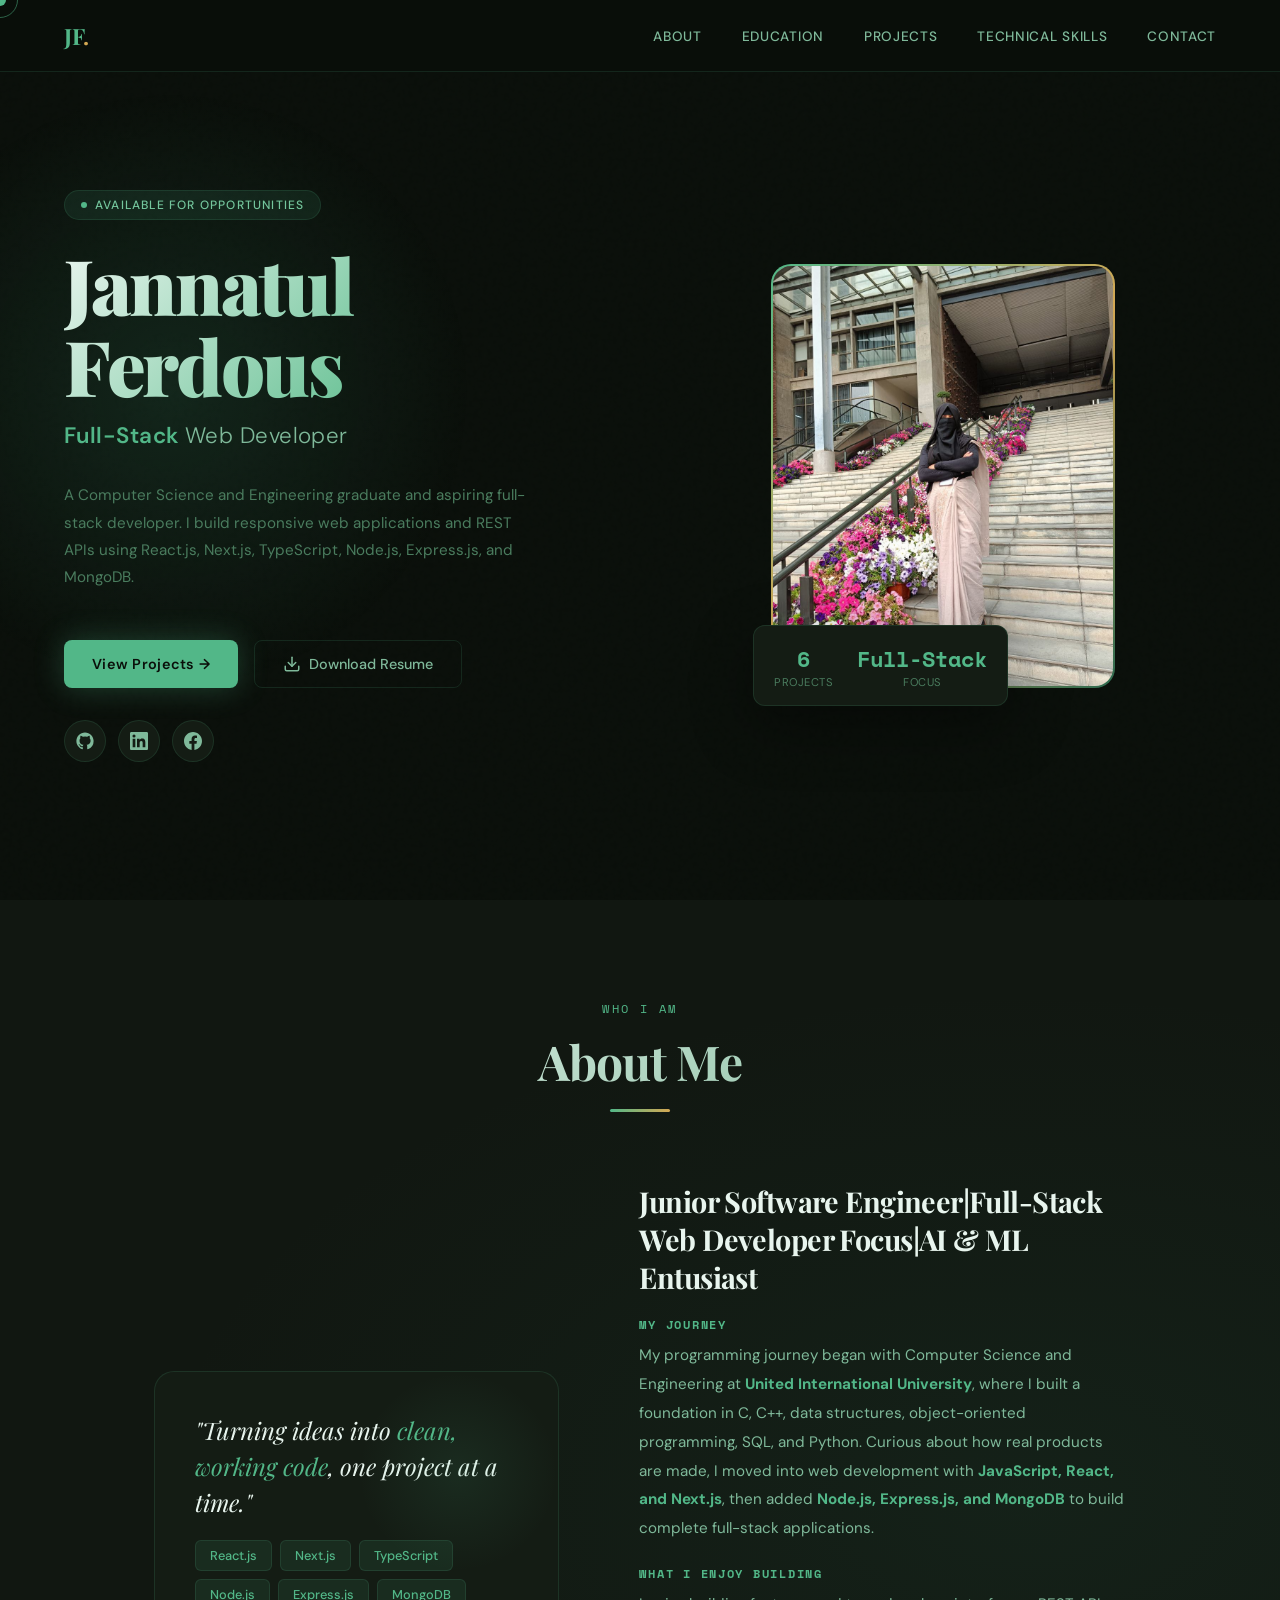
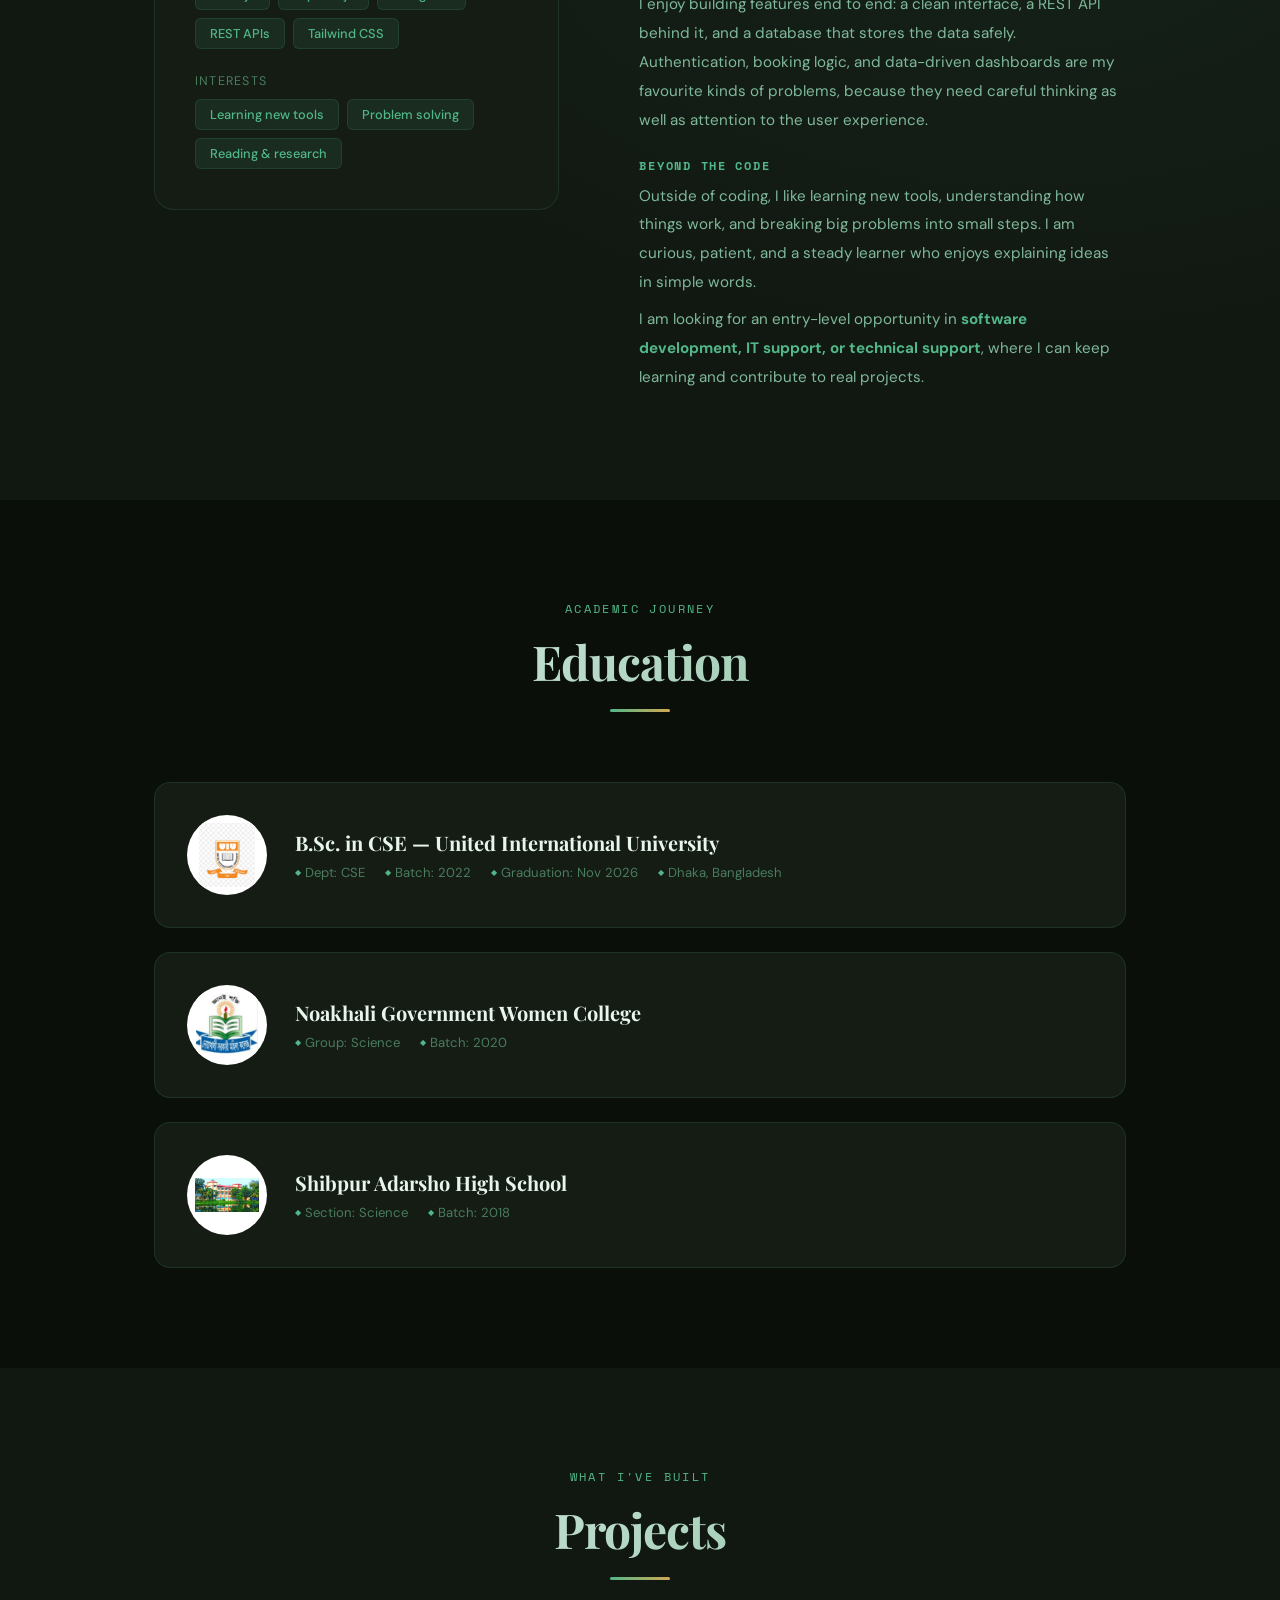
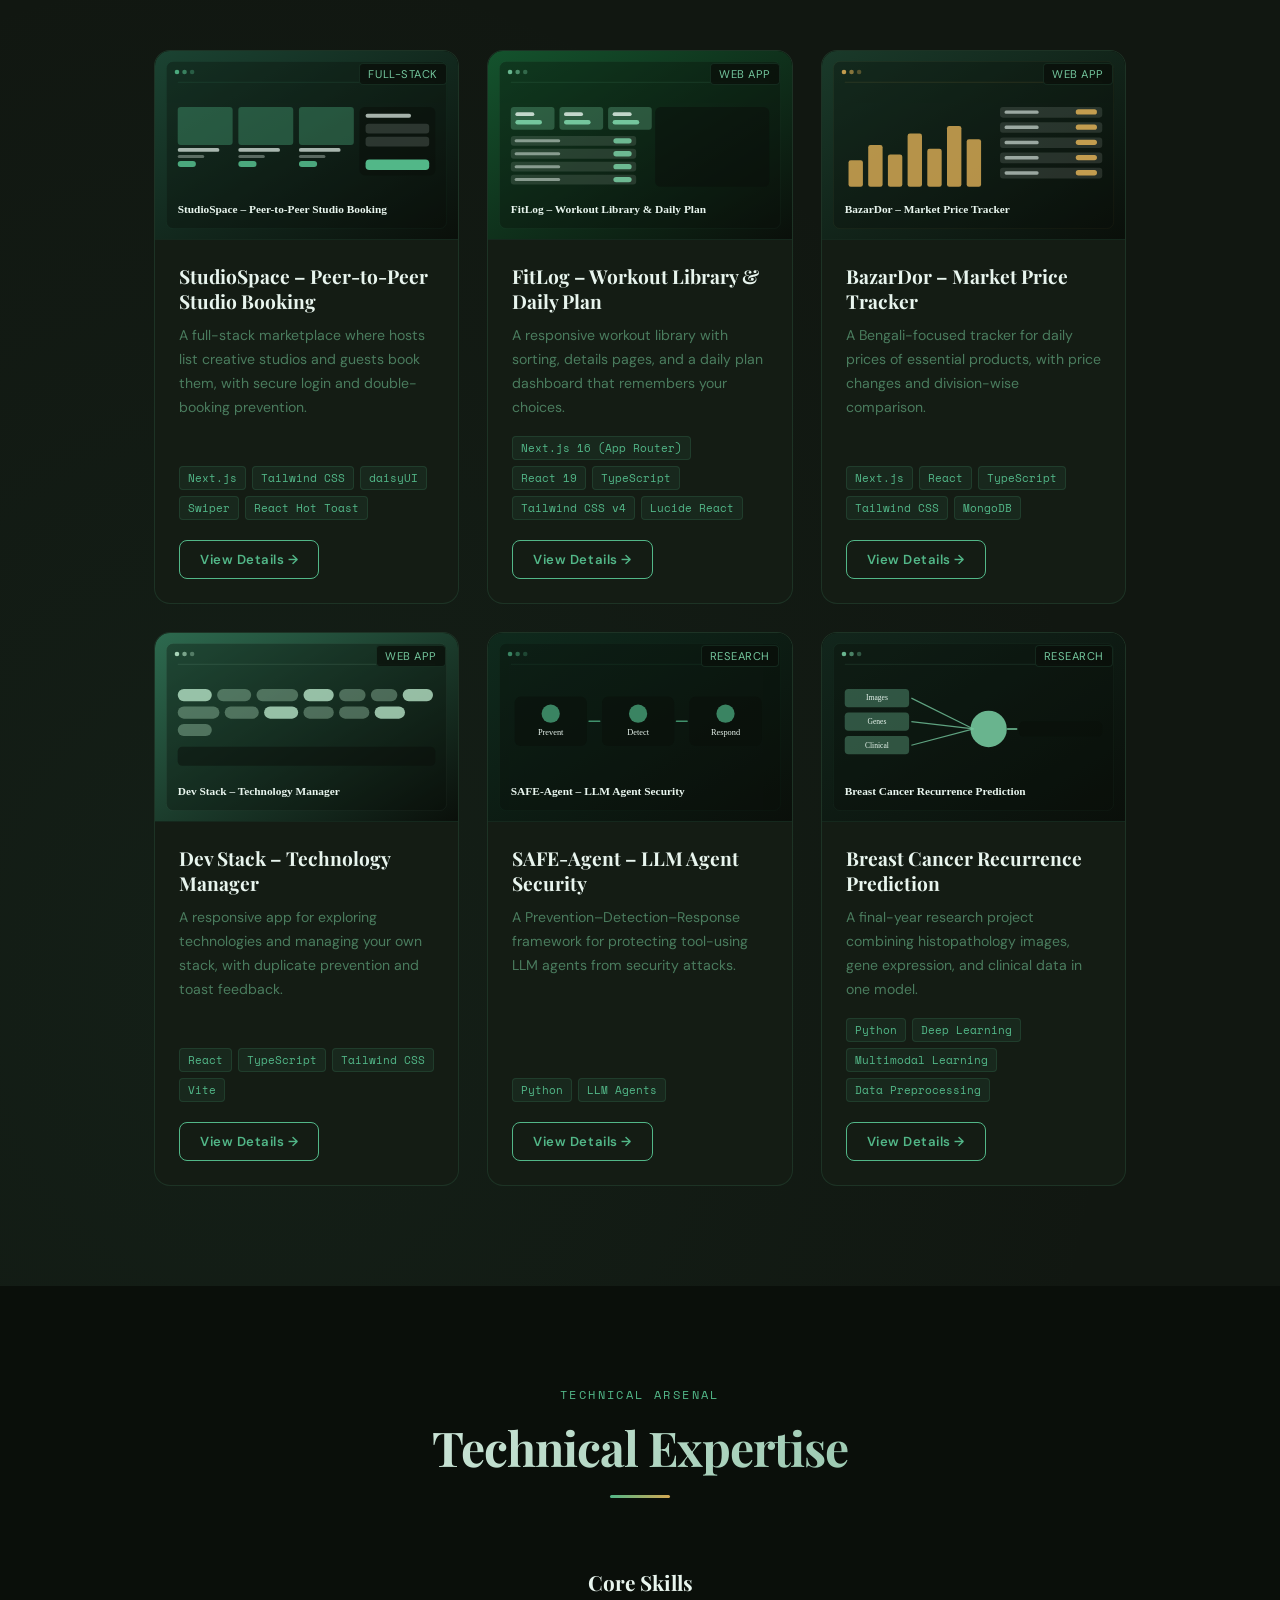
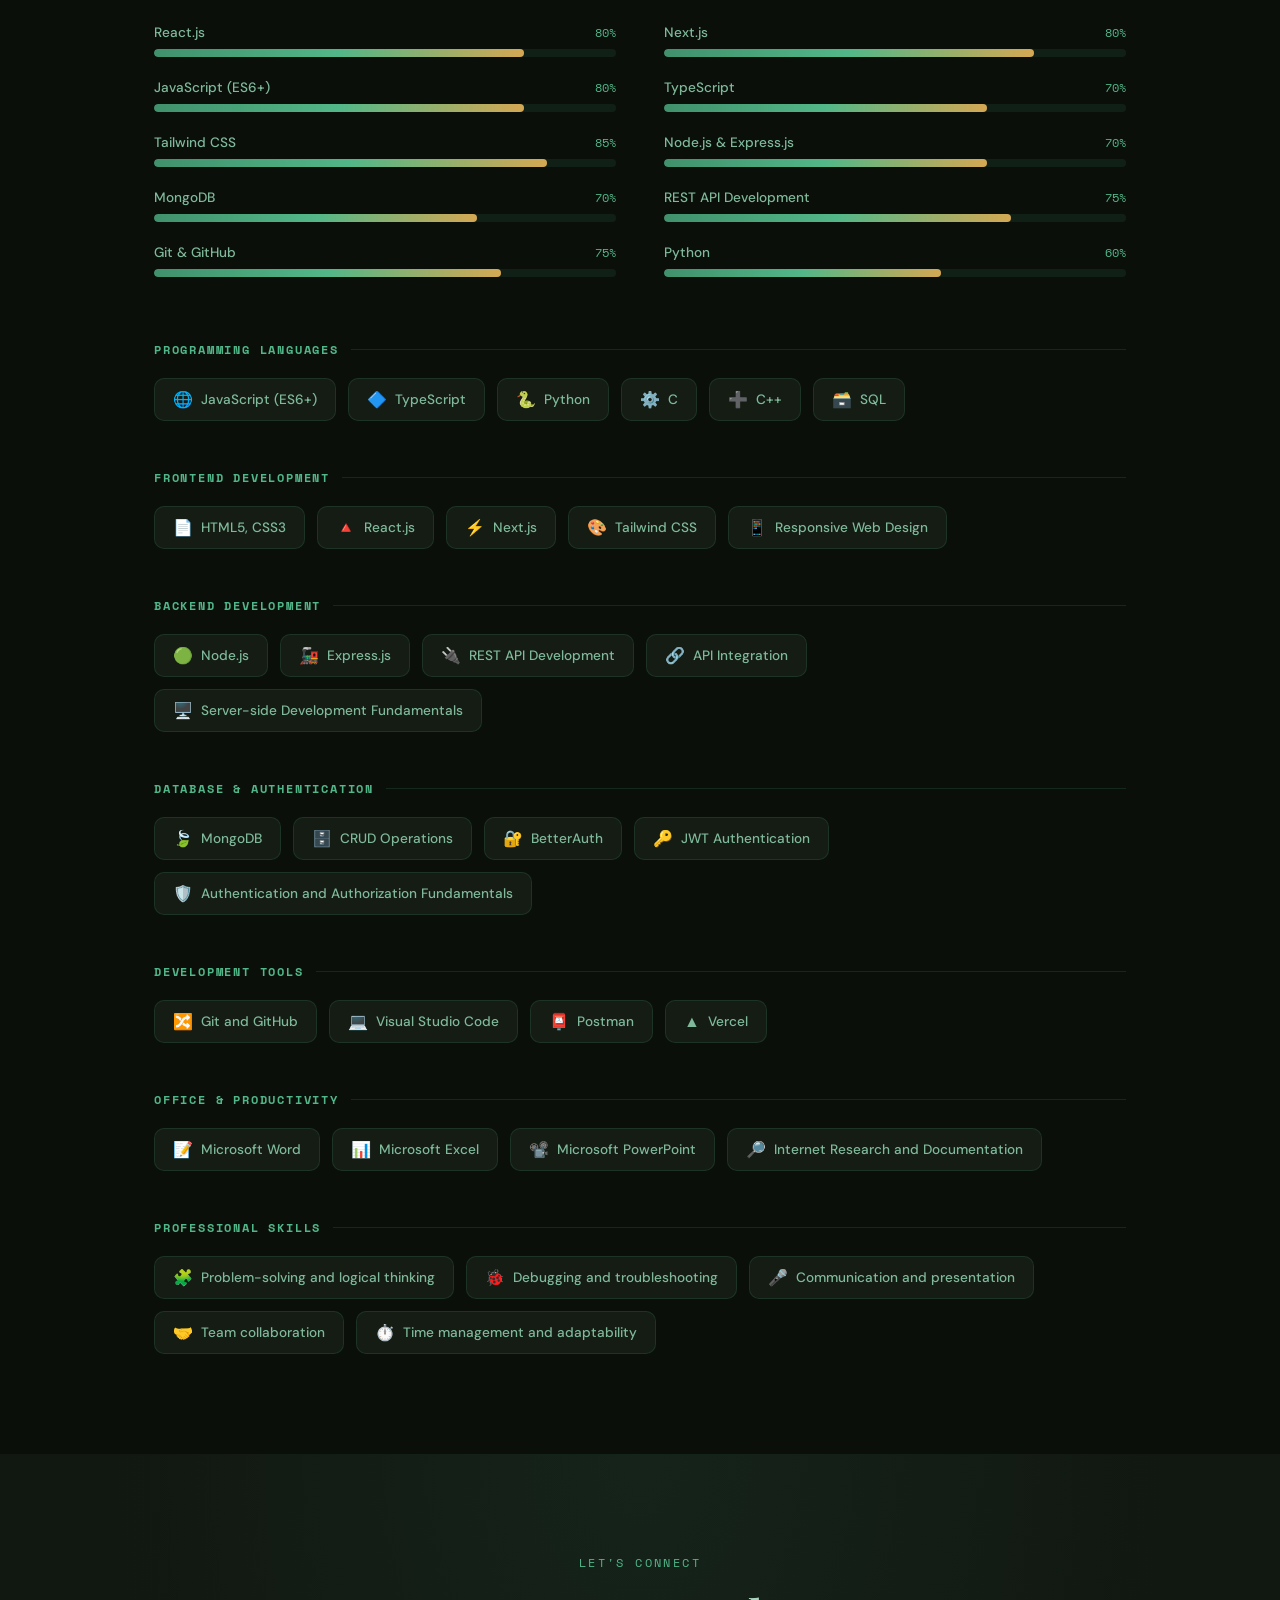
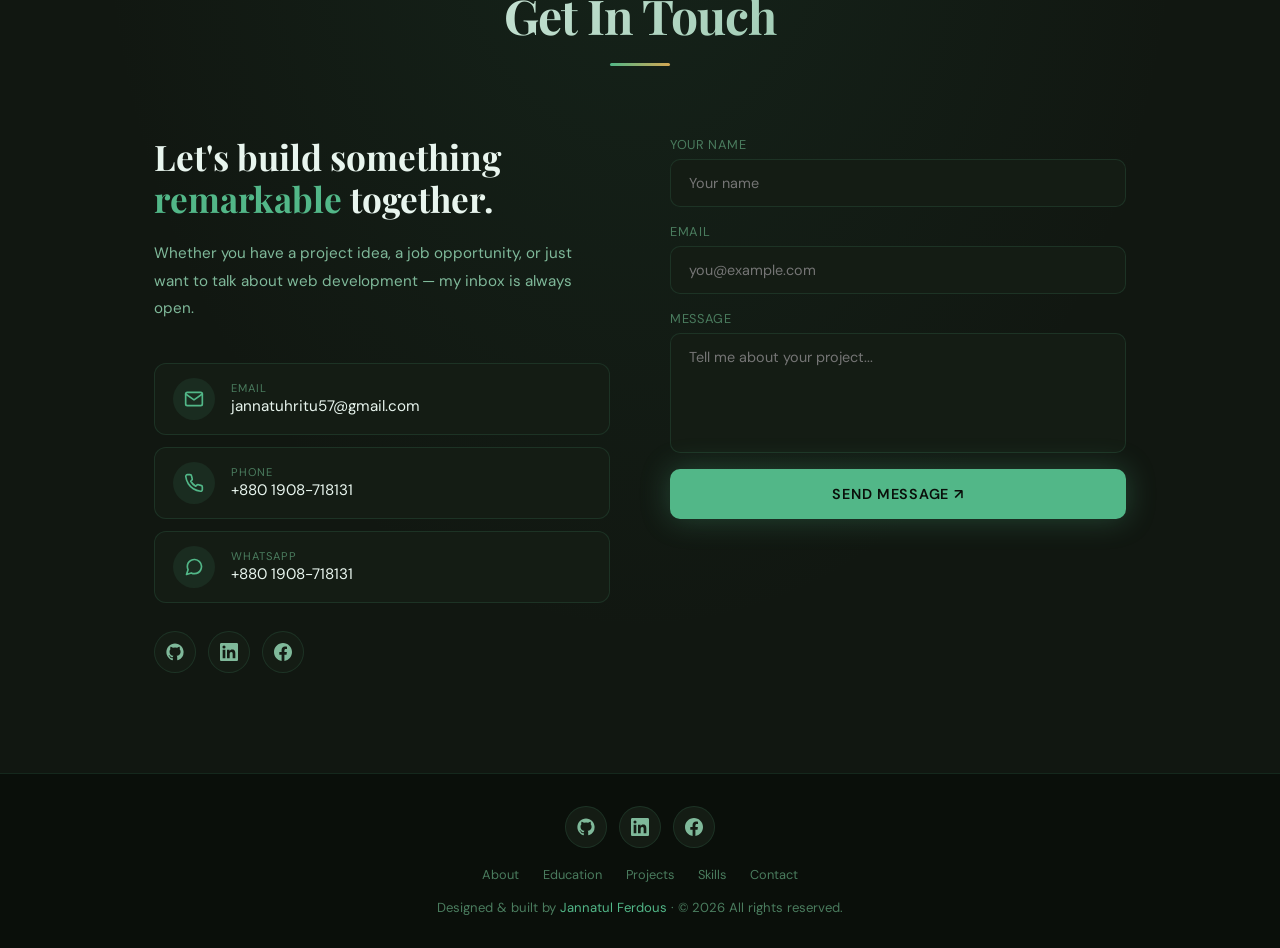
==== commit 8bd6d27d: "Update job title and education section formatting" ====
--- a/index.html
+++ b/index.html
@@ -695,7 +695,7 @@
         </div>
       </div>
       <div class="about-text reveal" style="animation-delay:0.15s">
-        <h3>Full-Stack Web Developer</h3>
+        <h3>Junior Software Engineer|Full-Stack Web Developer Focus|AI & ML Entusiast</h3>
         <h4>My journey</h4>
         <p>My programming journey began with Computer Science and Engineering at <strong>United International University</strong>, where I built a foundation in C, C++, data structures, object-oriented programming, SQL, and Python. Curious about how real products are made, I moved into web development with <strong>JavaScript, React, and Next.js</strong>, then added <strong>Node.js, Express.js, and MongoDB</strong> to build complete full-stack applications.</p>
         <h4>What I enjoy building</h4>
@@ -718,9 +718,9 @@
     </div>
     <div class="edu-grid">
       <div class="edu-card reveal">
-      <div class="edu-icon">
-    <img src="image/Varsity.jpeg" alt="UIU Logo">
-      </div>
+        <div class="edu-icon">
+          <img src="image/Varsity.jpeg" alt="UIU Logo">
+        </div>
         <div class="edu-info">
           <h3>B.Sc. in CSE — United International University</h3>
           <div class="edu-meta">
@@ -730,15 +730,11 @@
             <span>Dhaka, Bangladesh</span>
           </div>
         </div>
-        <div class="edu-badge">
-          <div class="gpa">3.37</div>
-          <div class="gpa-label">CGPA</div>
-        </div>
       </div>
       <div class="edu-card reveal" style="animation-delay:0.15s">
-       <div class="edu-icon">
-    <img src="image/College.jpeg" alt="NGWC Logo">
-</div>
+        <div class="edu-icon">
+          <img src="image/College.jpeg" alt="NGWC Logo">
+        </div>
         <div class="edu-info">
           <h3>Noakhali Government Women College</h3>
           <div class="edu-meta">
@@ -746,25 +742,17 @@
             <span>Batch: 2020</span>
           </div>
         </div>
-        <div class="edu-badge">
-          <div class="gpa">5.00</div>
-          <div class="gpa-label">GPA</div>
-        </div>
       </div>
       <div class="edu-card reveal" style="animation-delay:0.25s">
-       <div class="edu-icon">
-    <img src="image/School.jpeg" alt="School Logo">
-</div>
+        <div class="edu-icon">
+          <img src="image/School.jpeg" alt="School Logo">
+        </div>
         <div class="edu-info">
           <h3>Shibpur Adarsho High School</h3>
           <div class="edu-meta">
             <span>Section: Science</span>
             <span>Batch: 2018</span>
           </div>
-        </div>
-        <div class="edu-badge">
-          <div class="gpa">5.00</div>
-          <div class="gpa-label">GPA</div>
         </div>
       </div>
     </div>
